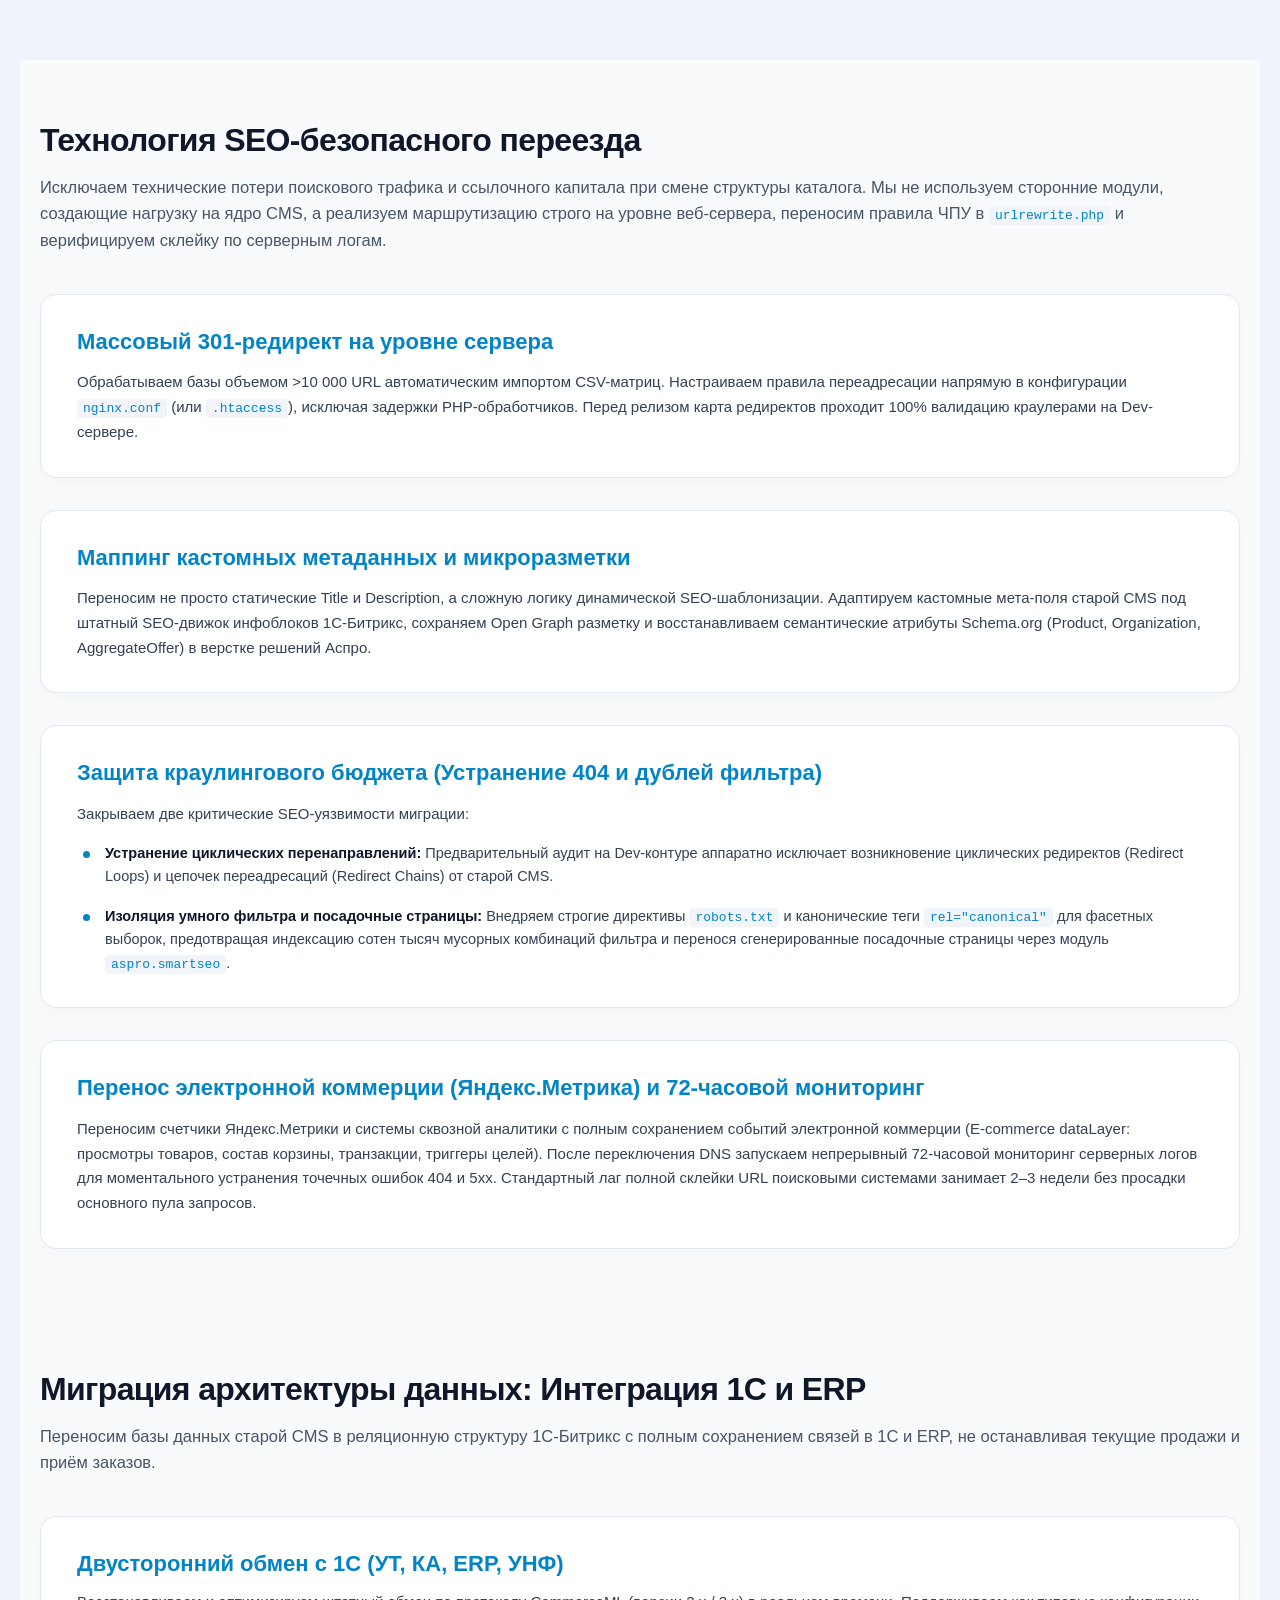
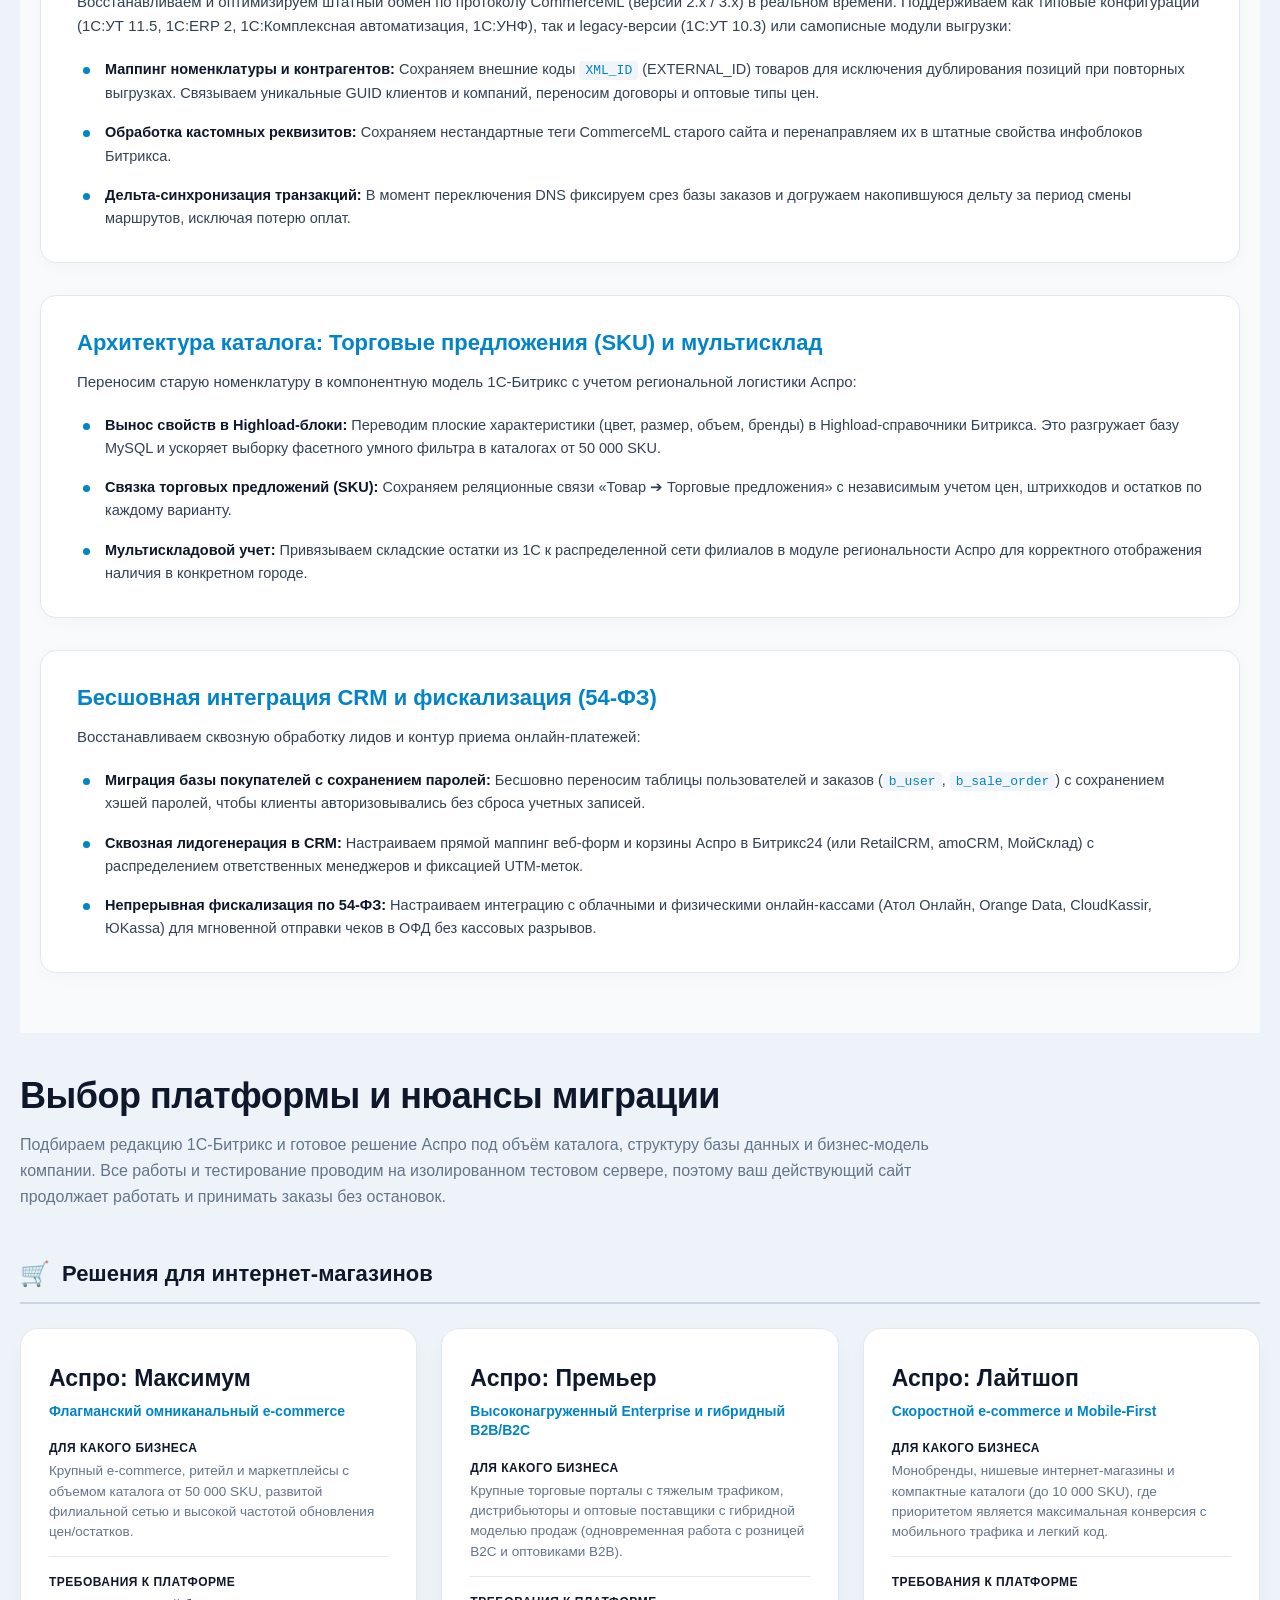
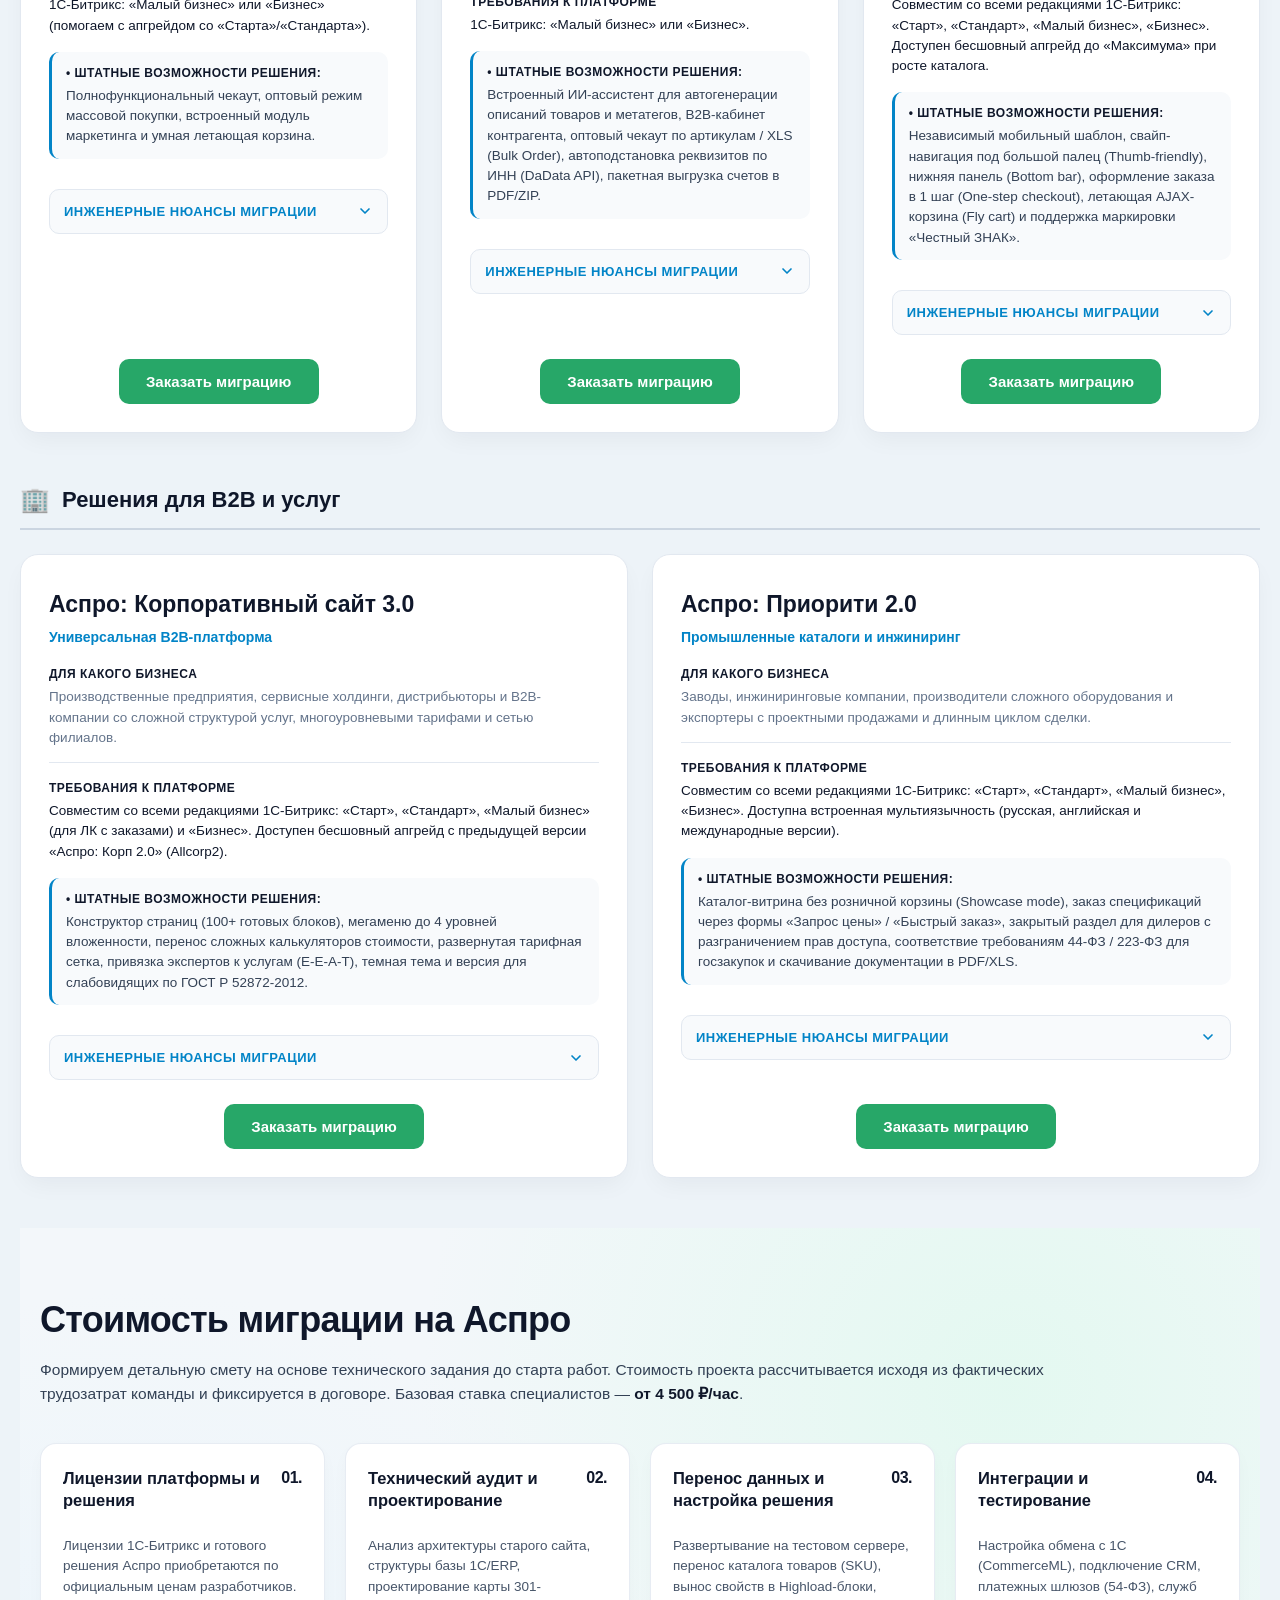
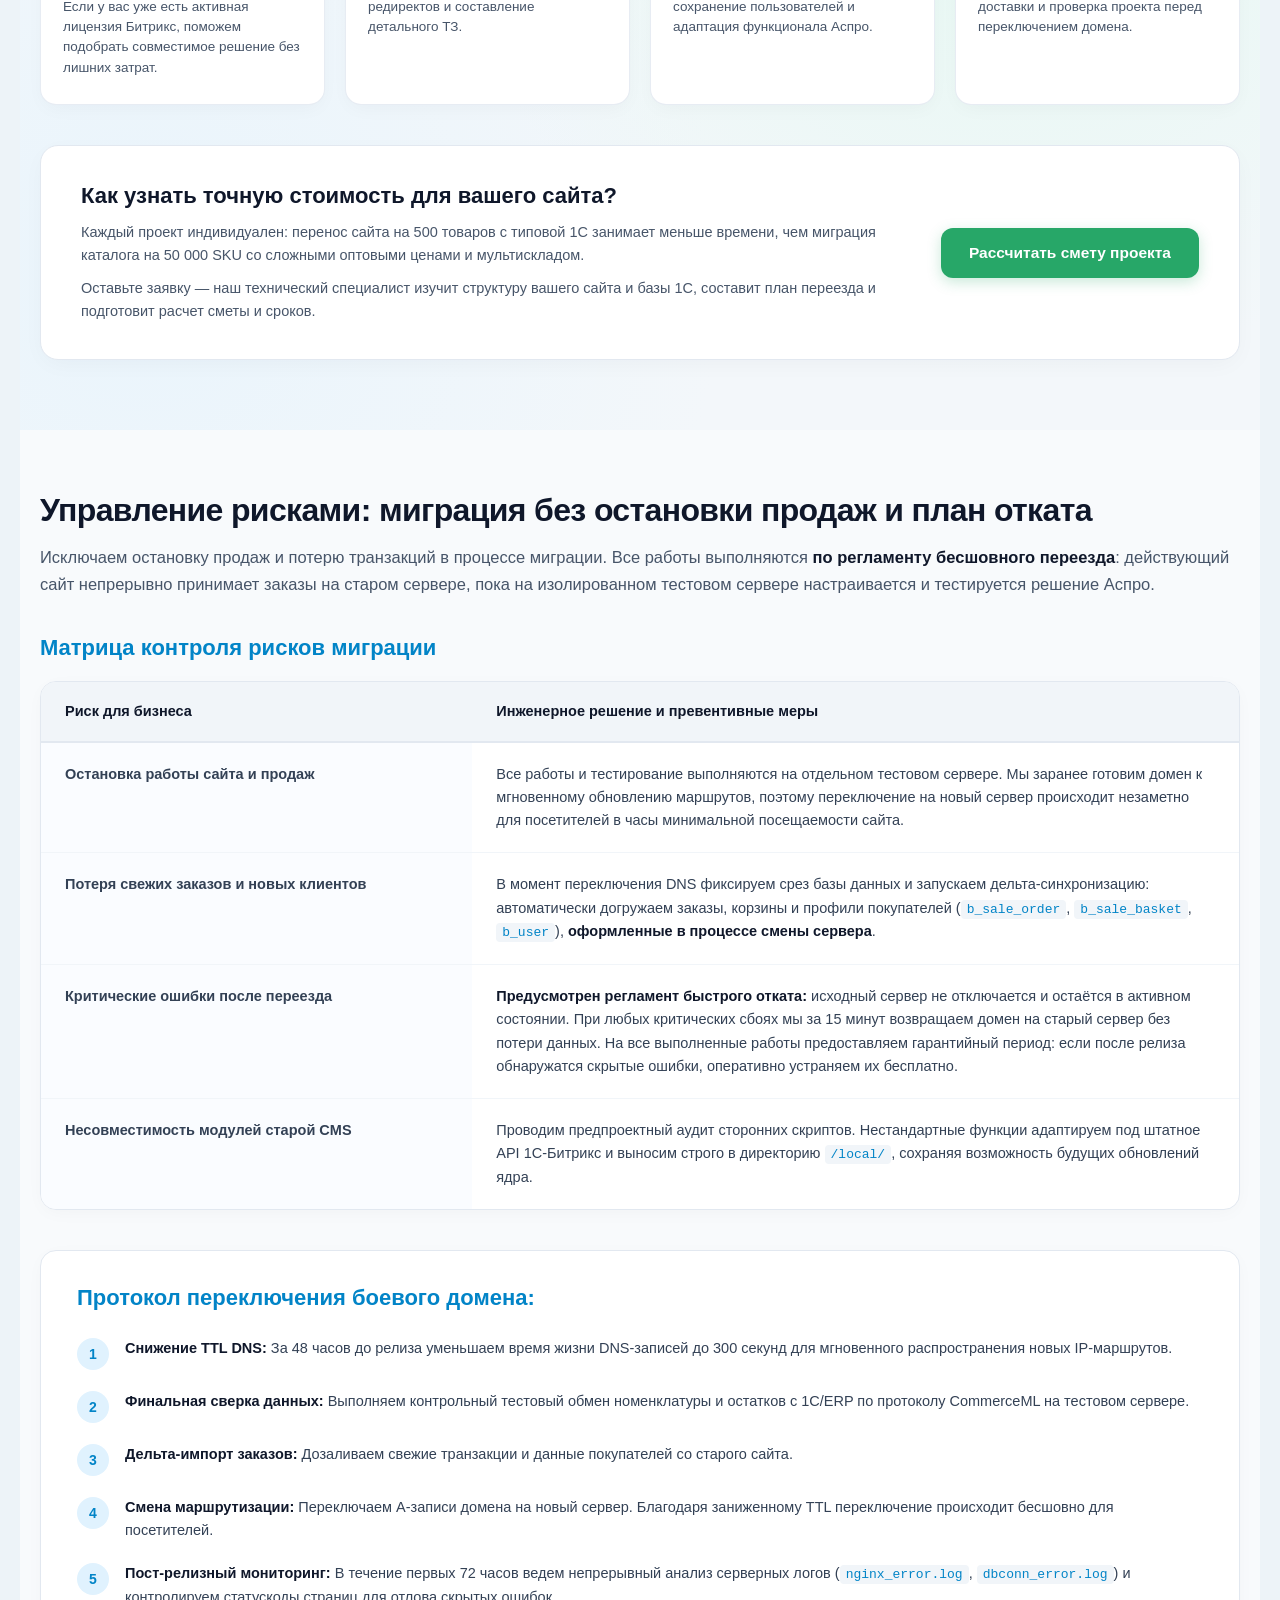
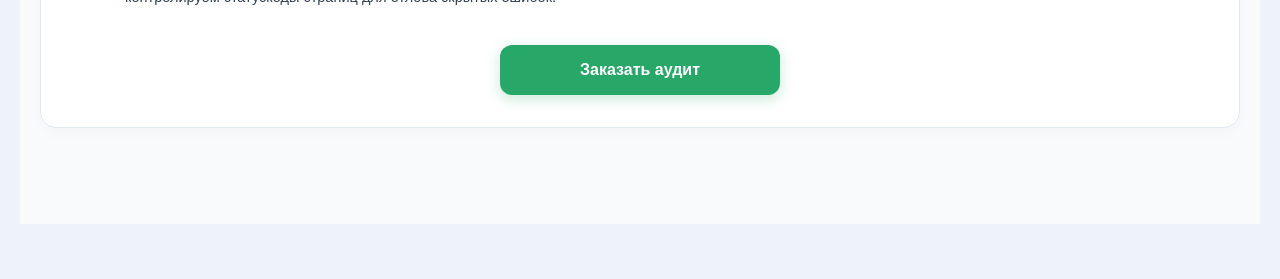
==== aspro-migrations-20082026.html @ 7a6d4a8e "Add files via upload" ====
<!doctype html>
<html lang="ru">
    <head>
        <meta charset="UTF-8" />
        <meta name="viewport" content="width=device-width, initial-scale=1.0" />
        <title>Инженерная матрица решений Аспро</title>

        <!-- Главные стили -->
        <style>
            /* ==========================================================================
       Базовые переменные и стили
       ========================================================================== */
            :root {
                --aspro-bg: #edf3f8;
                --aspro-card-bg: #ffffff;
                --aspro-text-main: #0f172a;
                --aspro-text-muted: #64748b;
                --aspro-primary: #0284c7;
                --aspro-green-btn: #27a768;
                --aspro-green-btn-hover: #21915a;
                --aspro-border: #e2e8f0;
                --aspro-radius-lg: 18px;
                --aspro-radius-md: 10px;
                --aspro-shadow: 0 10px 25px -5px rgba(15, 23, 42, 0.05);
            }

            * {
                box-sizing: border-box;
                margin: 0;
                padding: 0;
            }

            body {
                font-family:
                    -apple-system, BlinkMacSystemFont, "Segoe UI", Roboto,
                    "Helvetica Neue", Arial, sans-serif;
                background-color: var(--aspro-bg);
                color: var(--aspro-text-main);
                padding: 60px 20px;
                line-height: 1.5;
            }
        </style>
    </head>
    <body>
        <!-- SEO-миграция -->
        <section class="seo-migration-section">
            <style>
                /* ==========================================================================
       Базовые стили блока SEO-миграции (Построчный поток)
       ========================================================================== */
                .seo-migration-section {
                    font-family:
                        -apple-system, BlinkMacSystemFont, "Segoe UI", Roboto,
                        "Helvetica Neue", Arial, sans-serif;
                    background-color: #f8fafc;
                    color: #0f172a;
                    padding: 60px 20px;
                    line-height: 1.6;
                    box-sizing: border-box;
                }

                .seo-migration-container {
                    margin: 0 auto;
                    max-width: 1440px;
                }

                /* Заголовок H2 и вводный абзац */
                .seo-migration-header {
                    margin-bottom: 40px;
                }

                .seo-migration-title {
                    font-size: 32px;
                    font-weight: 800;
                    letter-spacing: -0.02em;
                    color: #0f172a;
                    margin: 0 0 14px 0;
                    line-height: 1.25;
                }

                .seo-migration-lead {
                    font-size: 16.5px;
                    color: #475569;
                    margin: 0;
                    line-height: 1.6;
                }

                .seo-migration-lead code,
                .seo-migration-text code,
                .seo-migration-item code {
                    background-color: #f1f5f9;
                    color: #0284c7;
                    padding: 2px 6px;
                    border-radius: 4px;
                    font-size: 13px;
                    font-family: Consolas, Monaco, monospace;
                }

                /* Построчный контейнер для блоков */
                .seo-migration-flow {
                    display: flex;
                    flex-direction: column;
                    gap: 32px;
                }

                /* Отдельный построчный блок */
                .seo-migration-block {
                    background: #ffffff;
                    border: 1px solid #e2e8f0;
                    border-radius: 16px;
                    padding: 32px 36px;
                    box-shadow: 0 4px 20px -4px rgba(15, 23, 42, 0.04);
                    box-sizing: border-box;
                }

                /* Заголовки H3 */
                .seo-migration-subtitle {
                    font-size: 22px;
                    font-weight: 700;
                    color: #0284c7;
                    margin: 0 0 14px 0;
                    line-height: 1.35;
                }

                .seo-migration-text {
                    font-size: 15px;
                    color: #334155;
                    margin: 0;
                    line-height: 1.65;
                }

                .seo-migration-desc {
                    font-size: 15px;
                    color: #334155;
                    margin: 0 0 16px 0;
                }

                /* Построчный маркированный список */
                .seo-migration-list {
                    list-style: none;
                    padding: 0;
                    margin: 0;
                    display: flex;
                    flex-direction: column;
                    gap: 16px;
                }

                .seo-migration-item {
                    position: relative;
                    padding-left: 28px;
                    font-size: 14.5px;
                    color: #334155;
                    line-height: 1.6;
                }

                /* Кастомный маркер пункта */
                .seo-migration-item::before {
                    content: "";
                    position: absolute;
                    left: 6px;
                    top: 9px;
                    width: 7px;
                    height: 7px;
                    border-radius: 50%;
                    background-color: #0284c7;
                }

                .seo-migration-item strong {
                    color: #0f172a;
                    font-weight: 700;
                }

                /* Адаптивность для мобильных экранов */
                @media (max-width: 768px) {
                    .seo-migration-section {
                        padding: 40px 16px;
                    }
                    .seo-migration-title {
                        font-size: 25px;
                    }
                    .seo-migration-subtitle {
                        font-size: 19px;
                    }
                    .seo-migration-block {
                        padding: 24px 20px;
                    }
                }
            </style>

            <div class="seo-migration-container">
                <!-- Шапка раздела -->
                <header class="seo-migration-header">
                    <h2 class="seo-migration-title">
                        Технология SEO-безопасного переезда
                    </h2>
                    <p class="seo-migration-lead">
                        Исключаем технические потери поискового трафика и
                        ссылочного капитала при смене структуры каталога. Мы не
                        используем сторонние модули, создающие нагрузку на ядро
                        CMS, а реализуем маршрутизацию строго на уровне
                        веб-сервера, переносим правила ЧПУ в
                        <code>urlrewrite.php</code> и верифицируем склейку по
                        серверным логам.
                    </p>
                </header>

                <!-- Построчные разделы -->
                <div class="seo-migration-flow">
                    <!-- 1. Массовый 301-редирект -->
                    <article class="seo-migration-block">
                        <h3 class="seo-migration-subtitle">
                            Массовый 301-редирект на уровне сервера
                        </h3>
                        <p class="seo-migration-text">
                            Обрабатываем базы объемом >10 000 URL автоматическим
                            импортом CSV-матриц. Настраиваем правила
                            переадресации напрямую в конфигурации
                            <code>nginx.conf</code> (или
                            <code>.htaccess</code>), исключая задержки
                            PHP-обработчиков. Перед релизом карта редиректов
                            проходит 100% валидацию краулерами на Dev-сервере.
                        </p>
                    </article>

                    <!-- 2. Маппинг кастомных метаданных -->
                    <article class="seo-migration-block">
                        <h3 class="seo-migration-subtitle">
                            Маппинг кастомных метаданных и микроразметки
                        </h3>
                        <p class="seo-migration-text">
                            Переносим не просто статические Title и Description,
                            а сложную логику динамической SEO-шаблонизации.
                            Адаптируем кастомные мета-поля старой CMS под
                            штатный SEO-движок инфоблоков 1С-Битрикс, сохраняем
                            Open Graph разметку и восстанавливаем семантические
                            атрибуты Schema.org (Product, Organization,
                            AggregateOffer) в верстке решений Аспро.
                        </p>
                    </article>

                    <!-- 3. Защита краулингового бюджета -->
                    <article class="seo-migration-block">
                        <h3 class="seo-migration-subtitle">
                            Защита краулингового бюджета (Устранение 404 и
                            дублей фильтра)
                        </h3>
                        <p class="seo-migration-desc">
                            Закрываем две критические SEO-уязвимости миграции:
                        </p>
                        <ul class="seo-migration-list">
                            <li class="seo-migration-item">
                                <strong
                                    >Устранение циклических
                                    перенаправлений:</strong
                                >
                                Предварительный аудит на Dev-контуре аппаратно
                                исключает возникновение циклических редиректов
                                (Redirect Loops) и цепочек переадресаций
                                (Redirect Chains) от старой CMS.
                            </li>
                            <li class="seo-migration-item">
                                <strong
                                    >Изоляция умного фильтра и посадочные
                                    страницы:</strong
                                >
                                Внедряем строгие директивы
                                <code>robots.txt</code> и канонические теги
                                <code>rel="canonical"</code> для фасетных
                                выборок, предотвращая индексацию сотен тысяч
                                мусорных комбинаций фильтра и перенося
                                сгенерированные посадочные страницы через модуль
                                <code>aspro.smartseo</code>.
                            </li>
                        </ul>
                    </article>

                    <!-- 4. Перенос электронной коммерции -->
                    <article class="seo-migration-block">
                        <h3 class="seo-migration-subtitle">
                            Перенос электронной коммерции (Яндекс.Метрика) и
                            72-часовой мониторинг
                        </h3>
                        <p class="seo-migration-text">
                            Переносим счетчики Яндекс.Метрики и системы сквозной
                            аналитики с полным сохранением событий электронной
                            коммерции (E-commerce dataLayer: просмотры товаров,
                            состав корзины, транзакции, триггеры целей). После
                            переключения DNS запускаем непрерывный 72-часовой
                            мониторинг серверных логов для моментального
                            устранения точечных ошибок 404 и 5xx. Стандартный
                            лаг полной склейки URL поисковыми системами занимает
                            2–3 недели без просадки основного пула запросов.
                        </p>
                    </article>
                </div>
            </div>
        </section>

        <!-- Блок миграции данных -->
        <section class="data-migration-section">
            <style>
                /* ==========================================================================
       Базовые стили блока миграции данных (Построчный поток)
       ========================================================================== */
                .data-migration-section {
                    font-family:
                        -apple-system, BlinkMacSystemFont, "Segoe UI", Roboto,
                        "Helvetica Neue", Arial, sans-serif;
                    background-color: #f8fafc;
                    color: #0f172a;
                    padding: 60px 20px;
                    line-height: 1.6;
                    box-sizing: border-box;

                    margin-bottom: 40px;
                }

                .data-migration-container {
                    margin: 0 auto;
                    max-width: 1440px;
                }

                /* Заголовок H2 и вводный абзац */
                .data-migration-header {
                    margin-bottom: 40px;
                }

                .data-migration-title {
                    font-size: 32px;
                    font-weight: 800;
                    letter-spacing: -0.02em;
                    color: #0f172a;
                    margin: 0 0 14px 0;
                    line-height: 1.25;
                }

                .data-migration-lead {
                    font-size: 16.5px;
                    color: #475569;
                    margin: 0;
                    line-height: 1.6;
                }

                /* Построчный контейнер для смысловых блоков */
                .data-migration-flow {
                    display: flex;
                    flex-direction: column;
                    gap: 32px;
                }

                /* Отдельный построчный блок */
                .data-migration-block {
                    background: #ffffff;
                    border: 1px solid #e2e8f0;
                    border-radius: 16px;
                    padding: 32px 36px;
                    box-shadow: 0 4px 20px -4px rgba(15, 23, 42, 0.04);
                    box-sizing: border-box;
                }

                /* Заголовки H3 */
                .data-migration-subtitle {
                    font-size: 22px;
                    font-weight: 700;
                    color: #0284c7;
                    margin: 0 0 12px 0;
                    line-height: 1.35;
                    display: flex;
                    align-items: center;
                    gap: 10px;
                }

                .data-migration-desc {
                    font-size: 15px;
                    color: #334155;
                    margin: 0 0 20px 0;
                }

                /* Построчный маркированный список */
                .data-migration-list {
                    list-style: none;
                    padding: 0;
                    margin: 0;
                    display: flex;
                    flex-direction: column;
                    gap: 16px;
                }

                .data-migration-item {
                    position: relative;
                    padding-left: 28px;
                    font-size: 14.5px;
                    color: #334155;
                    line-height: 1.6;
                }

                /* Кастомный маркер пункта */
                .data-migration-item::before {
                    content: "";
                    position: absolute;
                    left: 6px;
                    top: 9px;
                    width: 7px;
                    height: 7px;
                    border-radius: 50%;
                    background-color: #0284c7;
                }

                .data-migration-item strong {
                    color: #0f172a;
                    font-weight: 700;
                }

                .data-migration-item code {
                    background-color: #f1f5f9;
                    color: #0284c7;
                    padding: 2px 6px;
                    border-radius: 4px;
                    font-size: 13px;
                    font-family: Consolas, Monaco, monospace;
                }

                /* Адаптивность для мобильных экранов */
                @media (max-width: 768px) {
                    .data-migration-section {
                        padding: 40px 16px;
                    }
                    .data-migration-title {
                        font-size: 25px;
                    }
                    .data-migration-subtitle {
                        font-size: 19px;
                    }
                    .data-migration-block {
                        padding: 24px 20px;
                    }
                }
            </style>

            <div class="data-migration-container">
                <!-- Шапка раздела -->
                <header class="data-migration-header">
                    <h2 class="data-migration-title">
                        Миграция архитектуры данных: Интеграция 1С и ERP
                    </h2>
                    <p class="data-migration-lead">
                        Переносим базы данных старой CMS в реляционную структуру
                        1С-Битрикс с полным сохранением связей в 1С и ERP, не
                        останавливая текущие продажи и приём заказов.
                    </p>
                </header>

                <!-- Построчные разделы -->
                <div class="data-migration-flow">
                    <!-- 1. Двусторонний обмен с 1С -->
                    <article class="data-migration-block">
                        <h3 class="data-migration-subtitle">
                            Двусторонний обмен с 1С (УТ, КА, ERP, УНФ)
                        </h3>
                        <p class="data-migration-desc">
                            Восстанавливаем и оптимизируем штатный обмен по
                            протоколу CommerceML (версии 2.x / 3.x) в реальном
                            времени. Поддерживаем как типовые конфигурации
                            (1С:УТ 11.5, 1С:ERP 2, 1С:Комплексная автоматизация,
                            1С:УНФ), так и legacy-версии (1С:УТ 10.3) или
                            самописные модули выгрузки:
                        </p>
                        <ul class="data-migration-list">
                            <li class="data-migration-item">
                                <strong
                                    >Маппинг номенклатуры и
                                    контрагентов:</strong
                                >
                                Сохраняем внешние коды
                                <code>XML_ID</code> (EXTERNAL_ID) товаров для
                                исключения дублирования позиций при повторных
                                выгрузках. Связываем уникальные GUID клиентов и
                                компаний, переносим договоры и оптовые типы цен.
                            </li>
                            <li class="data-migration-item">
                                <strong>Обработка кастомных реквизитов:</strong>
                                Сохраняем нестандартные теги CommerceML старого
                                сайта и перенаправляем их в штатные свойства
                                инфоблоков Битрикса.
                            </li>
                            <li class="data-migration-item">
                                <strong
                                    >Дельта-синхронизация транзакций:</strong
                                >
                                В момент переключения DNS фиксируем срез базы
                                заказов и догружаем накопившуюся дельту за
                                период смены маршрутов, исключая потерю оплат.
                            </li>
                        </ul>
                    </article>

                    <!-- 2. Архитектура каталога -->
                    <article class="data-migration-block">
                        <h3 class="data-migration-subtitle">
                            Архитектура каталога: Торговые предложения (SKU) и
                            мультисклад
                        </h3>
                        <p class="data-migration-desc">
                            Переносим старую номенклатуру в компонентную модель
                            1С-Битрикс с учетом региональной логистики Аспро:
                        </p>
                        <ul class="data-migration-list">
                            <li class="data-migration-item">
                                <strong>Вынос свойств в Highload-блоки:</strong>
                                Переводим плоские характеристики (цвет, размер,
                                объем, бренды) в Highload-справочники Битрикса.
                                Это разгружает базу MySQL и ускоряет выборку
                                фасетного умного фильтра в каталогах от 50 000
                                SKU.
                            </li>
                            <li class="data-migration-item">
                                <strong
                                    >Связка торговых предложений (SKU):</strong
                                >
                                Сохраняем реляционные связи «Товар ➔ Торговые
                                предложения» с независимым учетом цен,
                                штрихкодов и остатков по каждому варианту.
                            </li>
                            <li class="data-migration-item">
                                <strong>Мультискладовой учет:</strong>
                                Привязываем складские остатки из 1С к
                                распределенной сети филиалов в модуле
                                региональности Аспро для корректного отображения
                                наличия в конкретном городе.
                            </li>
                        </ul>
                    </article>

                    <!-- 3. Бесшовная интеграция CRM и фискализация -->
                    <article class="data-migration-block">
                        <h3 class="data-migration-subtitle">
                            Бесшовная интеграция CRM и фискализация (54-ФЗ)
                        </h3>
                        <p class="data-migration-desc">
                            Восстанавливаем сквозную обработку лидов и контур
                            приема онлайн-платежей:
                        </p>
                        <ul class="data-migration-list">
                            <li class="data-migration-item">
                                <strong
                                    >Миграция базы покупателей с сохранением
                                    паролей:</strong
                                >
                                Бесшовно переносим таблицы пользователей и
                                заказов (<code>b_user</code>,
                                <code>b_sale_order</code>) с сохранением хэшей
                                паролей, чтобы клиенты авторизовывались без
                                сброса учетных записей.
                            </li>
                            <li class="data-migration-item">
                                <strong>Сквозная лидогенерация в CRM:</strong>
                                Настраиваем прямой маппинг веб-форм и корзины
                                Аспро в Битрикс24 (или RetailCRM, amoCRM,
                                МойСклад) с распределением ответственных
                                менеджеров и фиксацией UTM-меток.
                            </li>
                            <li class="data-migration-item">
                                <strong
                                    >Непрерывная фискализация по 54-ФЗ:</strong
                                >
                                Настраиваем интеграцию с облачными и физическими
                                онлайн-кассами (Атол Онлайн, Orange Data,
                                CloudKassir, ЮKassa) для мгновенной отправки
                                чеков в ОФД без кассовых разрывов.
                            </li>
                        </ul>
                    </article>
                </div>
            </div>
        </section>

        <!-- SVG спрайт двойной галочки для блока матрицы -->
        <svg style="display: none">
            <symbol
                id="double-check"
                viewBox="0 0 20 14"
                fill="none"
                xmlns="http://www.w3.org/2000/svg">
                <path
                    d="M1.5 7.5L5.5 11.5L14.5 2.5"
                    stroke="#27a768"
                    stroke-width="2.2"
                    stroke-linecap="round"
                    stroke-linejoin="round" />
                <path
                    d="M6.5 7.5L10.5 11.5L18.5 2.5"
                    stroke="#27a768"
                    stroke-width="2.2"
                    stroke-linecap="round"
                    stroke-linejoin="round" />
            </symbol>
        </svg>

        <!-- Стили для решений миграции -->
        <style>
            .aspro-matrix {
                max-width: 1440px;
                margin: 0 auto;
            }

            /* ==========================================================================
       Главная шапка блока
       ========================================================================== */
            .aspro-matrix__header {
                margin-bottom: 48px;
                text-align: left;
                max-width: 950px;
            }

            .aspro-matrix__title {
                font-size: 36px;
                font-weight: 800;
                letter-spacing: -0.5px;
                margin-bottom: 14px;
                line-height: 1.25;
                color: var(--aspro-text-main);
            }

            .aspro-matrix__lead {
                font-size: 16px;
                color: var(--aspro-text-muted);
                line-height: 1.6;
            }

            /* ==========================================================================
       Разделители рядов (Категории)
       ========================================================================== */
            .aspro-row-section {
                margin-bottom: 50px;
            }

            .aspro-row-title {
                display: flex;
                align-items: center;
                gap: 12px;
                font-size: 22px;
                font-weight: 800;
                color: var(--aspro-text-main);
                margin-bottom: 24px;
                padding-bottom: 12px;
                border-bottom: 2px solid #cbd5e1;
            }

            .aspro-row-title__icon {
                font-size: 24px;
                line-height: 1;
            }

            /* ==========================================================================
       Сетки рядов: 3 карточки и 2 карточки
       ========================================================================== */
            .aspro-grid-3 {
                display: grid;
                grid-template-columns: repeat(3, 1fr);
                gap: 24px;
                align-items: stretch;
            }

            .aspro-grid-2 {
                display: grid;
                grid-template-columns: repeat(2, 1fr);
                gap: 24px;
                align-items: stretch;
            }

            /* ==========================================================================
       Карточка решения
       ========================================================================== */
            .aspro-card {
                background: var(--aspro-card-bg);
                border-radius: var(--aspro-radius-lg);
                padding: 32px 28px 28px;
                display: flex;
                flex-direction: column;
                box-shadow: var(--aspro-shadow);
                border: 1px solid var(--aspro-border);
                transition:
                    transform 0.25s ease,
                    box-shadow 0.25s ease,
                    border-color 0.25s ease;
            }

            .aspro-card:hover {
                transform: translateY(-4px);
                box-shadow: 0 20px 35px -10px rgba(15, 23, 42, 0.1);
                border-color: #cbd5e1;
            }

            .aspro-card__header {
                margin-bottom: 18px;
            }

            .aspro-card__title {
                font-size: 23px;
                font-weight: 800;
                margin-bottom: 6px;
                color: var(--aspro-text-main);
            }

            .aspro-card__subtitle {
                font-size: 14px;
                color: var(--aspro-primary);
                font-weight: 600;
                line-height: 1.4;
            }

            /* Секции внутри карточки */
            .aspro-card__section {
                margin-bottom: 16px;
                font-size: 13.5px;
                line-height: 1.5;
            }

            .aspro-card__section--audience {
                color: var(--aspro-text-muted);
                padding-bottom: 14px;
                border-bottom: 1px solid var(--aspro-border);
            }

            .aspro-card__section--capabilities {
                background-color: #f8fafc;
                padding: 12px 14px;
                border-radius: var(--aspro-radius-md);
                border-left: 3px solid var(--aspro-primary);
                color: #334155;
            }

            .aspro-card__section-label {
                display: block;
                font-weight: 700;
                color: var(--aspro-text-main);
                margin-bottom: 4px;
                font-size: 12px;
                text-transform: uppercase;
                letter-spacing: 0.5px;
            }

            /* ==========================================================================
       Аккордеон для инженерных нюансов миграции
       ========================================================================== */
            .aspro-card__accordion {
                margin-top: 14px;
                margin-bottom: 24px;
                border: 1px solid var(--aspro-border);
                border-radius: var(--aspro-radius-md);
                background-color: #f8fafc;
                overflow: hidden;
                transition: all 0.2s ease;
            }

            .aspro-card__accordion[open] {
                border-color: #cbd5e1;
                background-color: #ffffff;
            }

            .aspro-card__accordion-summary {
                padding: 12px 14px;
                font-size: 13px;
                font-weight: 700;
                color: var(--aspro-primary);
                cursor: pointer;
                list-style: none;
                display: flex;
                align-items: center;
                justify-content: space-between;
                user-select: none;
                text-transform: uppercase;
                letter-spacing: 0.5px;
            }

            .aspro-card__accordion-summary::-webkit-details-marker {
                display: none;
            }

            .aspro-card__accordion-arrow {
                width: 16px;
                height: 16px;
                transition: transform 0.2s ease;
                stroke: var(--aspro-primary);
                flex-shrink: 0;
            }

            .aspro-card__accordion[open] .aspro-card__accordion-arrow {
                transform: rotate(180deg);
            }

            .aspro-card__accordion-body {
                padding: 12px 14px 16px;
                border-top: 1px solid var(--aspro-border);
            }

            .aspro-card__features {
                list-style: none;
                display: flex;
                flex-direction: column;
                gap: 12px;
            }

            .aspro-card__feature {
                display: flex;
                align-items: flex-start;
                gap: 10px;
                font-size: 13.5px;
                color: #334155;
                line-height: 1.45;
            }

            .aspro-card__feature-icon {
                flex-shrink: 0;
                margin-top: 2px;
            }

            .aspro-card__feature code {
                background: #f1f5f9;
                padding: 2px 5px;
                border-radius: 4px;
                font-size: 12px;
                font-family: Consolas, Monaco, monospace;
                color: #0f172a;
            }

            /* ==========================================================================
       Центрирование и стилизация кнопки
       ========================================================================== */
            .aspro-card__action {
                display: flex;
                justify-content: center;
                align-items: center;
                width: 100%;
                margin-top: auto;
            }

            .aspro-card__btn {
                display: inline-flex;
                justify-content: center;
                align-items: center;
                width: 100%;
                max-width: 200px;
                background-color: var(--aspro-green-btn);
                color: #ffffff;
                text-align: center;
                padding: 14px 24px;
                border-radius: var(--aspro-radius-md);
                font-size: 15px;
                font-weight: 700;
                text-decoration: none;
                border: none;
                cursor: pointer;
                box-sizing: border-box;
                transition:
                    background-color 0.2s ease,
                    transform 0.1s ease;
            }

            .aspro-card__btn:hover {
                background-color: var(--aspro-green-btn-hover);
            }

            .aspro-card__btn:active {
                transform: scale(0.98);
            }

            /* ==========================================================================
       Адаптивность
       ========================================================================== */
            @media (max-width: 1200px) {
                .aspro-grid-3 {
                    grid-template-columns: repeat(2, 1fr);
                }
            }

            @media (max-width: 900px) {
                .aspro-matrix__title {
                    font-size: 28px;
                }
                .aspro-grid-3,
                .aspro-grid-2 {
                    grid-template-columns: 1fr;
                }
            }
        </style>

        <!-- Блок выбора решений миграции -->
        <section class="aspro-matrix">
            <!-- Главная шапка блока -->
            <header class="aspro-matrix__header">
                <h2 class="aspro-matrix__title">
                    Выбор платформы и нюансы миграции
                </h2>
                <p class="aspro-matrix__lead">
                    Подбираем редакцию 1С-Битрикс и готовое решение Аспро под
                    объём каталога, структуру базы данных и бизнес-модель
                    компании. Все работы и тестирование проводим на
                    изолированном тестовом сервере, поэтому ваш действующий сайт
                    продолжает работать и принимать заказы без остановок.
                </p>
            </header>

            <!-- РЯД 1: Решения для интернет-магазинов (3 карточки) -->
            <div class="aspro-row-section">
                <h3 class="aspro-row-title">
                    <span class="aspro-row-title__icon">🛒</span>
                    Решения для интернет-магазинов
                </h3>

                <div class="aspro-grid-3">
                    <!-- Карточка 1: Аспро: Максимум -->
                    <article class="aspro-card">
                        <div class="aspro-card__header">
                            <h4 class="aspro-card__title">Аспро: Максимум</h4>
                            <div class="aspro-card__subtitle">
                                Флагманский омниканальный e-commerce
                            </div>
                        </div>

                        <div
                            class="aspro-card__section aspro-card__section--audience">
                            <span class="aspro-card__section-label"
                                >Для какого бизнеса</span
                            >
                            Крупный e-commerce, ритейл и маркетплейсы с объемом
                            каталога от 50 000 SKU, развитой филиальной сетью и
                            высокой частотой обновления цен/остатков.
                        </div>

                        <div
                            class="aspro-card__section aspro-card__section--requirements">
                            <span class="aspro-card__section-label"
                                >Требования к платформе</span
                            >
                            1С-Битрикс: «Малый бизнес» или «Бизнес» (помогаем с
                            апгрейдом со «Старта»/«Стандарта»).
                        </div>

                        <div
                            class="aspro-card__section aspro-card__section--capabilities">
                            <span class="aspro-card__section-label"
                                >• Штатные возможности решения:</span
                            >
                            Полнофункциональный чекаут, оптовый режим массовой
                            покупки, встроенный модуль маркетинга и умная
                            летающая корзина.
                        </div>

                        <!-- Аккордеон нюансов миграции для карточки «Аспро: Максимум» -->
                        <details class="aspro-card__accordion">
                            <summary class="aspro-card__accordion-summary">
                                <span>Инженерные нюансы миграции</span>
                                <svg
                                    class="aspro-card__accordion-arrow"
                                    viewBox="0 0 24 24"
                                    fill="none"
                                    stroke-width="2.5"
                                    stroke-linecap="round"
                                    stroke-linejoin="round">
                                    <polyline
                                        points="6 9 12 15 18 9"></polyline>
                                </svg>
                            </summary>
                            <div class="aspro-card__accordion-body">
                                <ul class="aspro-card__features">
                                    <li class="aspro-card__feature">
                                        <svg
                                            class="aspro-card__feature-icon"
                                            width="18"
                                            height="13">
                                            <use href="#double-check" />
                                        </svg>
                                        <span
                                            ><strong
                                                >Справочники в
                                                Highload-блоках:</strong
                                            >
                                            Переносим характеристики (цвета,
                                            бренды <code>PROPERTY_BRAND</code>,
                                            размеры) из EAV-таблиц в
                                            Highload-справочники Битрикса для
                                            разгрузки MySQL и ускорения
                                            фасетного фильтра.</span
                                        >
                                    </li>
                                    <li class="aspro-card__feature">
                                        <svg
                                            class="aspro-card__feature-icon"
                                            width="18"
                                            height="13">
                                            <use href="#double-check" />
                                        </svg>
                                        <span
                                            ><strong
                                                >Сохранение пользователей и
                                                заказов:</strong
                                            >
                                            Бесшовно экспортируем таблицы
                                            <code>b_user</code> и
                                            <code>b_sale_order</code> с
                                            сохранением хэшей паролей (bcrypt),
                                            исключая сброс клиентских учетных
                                            записей.</span
                                        >
                                    </li>
                                    <li class="aspro-card__feature">
                                        <svg
                                            class="aspro-card__feature-icon"
                                            width="18"
                                            height="13">
                                            <use href="#double-check" />
                                        </svg>
                                        <span
                                            ><strong
                                                >SEO-посадочные
                                                страницы:</strong
                                            >
                                            Настраиваем модуль
                                            <code>aspro.smartseo</code> для
                                            автогенерации статических URL и
                                            метатегов под комбинации
                                            фильтра.</span
                                        >
                                    </li>
                                    <li class="aspro-card__feature">
                                        <svg
                                            class="aspro-card__feature-icon"
                                            width="18"
                                            height="13">
                                            <use href="#double-check" />
                                        </svg>
                                        <span
                                            ><strong>Кастомизация ядра:</strong>
                                            Все доработки выносим строго в
                                            директорию <code>/local/</code>,
                                            сохраняя возможность штатных
                                            обновлений через SiteUpdate.</span
                                        >
                                    </li>
                                </ul>
                            </div>
                        </details>

                        <div class="aspro-card__action">
                            <button class="aspro-card__btn">
                                Заказать миграцию
                            </button>
                        </div>
                    </article>

                    <!-- Карточка 2: Аспро: Премьер -->
                    <article class="aspro-card">
                        <div class="aspro-card__header">
                            <h4 class="aspro-card__title">Аспро: Премьер</h4>
                            <div class="aspro-card__subtitle">
                                Высоконагруженный Enterprise и гибридный B2B/B2C
                            </div>
                        </div>

                        <div
                            class="aspro-card__section aspro-card__section--audience">
                            <span class="aspro-card__section-label"
                                >Для какого бизнеса</span
                            >
                            Крупные торговые порталы с тяжелым трафиком,
                            дистрибьюторы и оптовые поставщики с гибридной
                            моделью продаж (одновременная работа с розницей B2C
                            и оптовиками B2B).
                        </div>

                        <div
                            class="aspro-card__section aspro-card__section--requirements">
                            <span class="aspro-card__section-label"
                                >Требования к платформе</span
                            >
                            1С-Битрикс: «Малый бизнес» или «Бизнес».
                        </div>

                        <div
                            class="aspro-card__section aspro-card__section--capabilities">
                            <span class="aspro-card__section-label"
                                >• Штатные возможности решения:</span
                            >
                            Встроенный ИИ-ассистент для автогенерации описаний
                            товаров и метатегов, B2B-кабинет контрагента,
                            оптовый чекаут по артикулам / XLS (Bulk Order),
                            автоподстановка реквизитов по ИНН (DaData API),
                            пакетная выгрузка счетов в PDF/ZIP.
                        </div>

                        <!-- Аккордеон нюансов миграции -->
                        <details class="aspro-card__accordion">
                            <summary class="aspro-card__accordion-summary">
                                <span>Инженерные нюансы миграции</span>
                                <svg
                                    class="aspro-card__accordion-arrow"
                                    viewBox="0 0 24 24"
                                    fill="none"
                                    stroke-width="2.5"
                                    stroke-linecap="round"
                                    stroke-linejoin="round">
                                    <polyline
                                        points="6 9 12 15 18 9"></polyline>
                                </svg>
                            </summary>
                            <div class="aspro-card__accordion-body">
                                <ul class="aspro-card__features">
                                    <li class="aspro-card__feature">
                                        <svg
                                            class="aspro-card__feature-icon"
                                            width="18"
                                            height="13">
                                            <use href="#double-check" />
                                        </svg>
                                        <span
                                            ><strong
                                                >Высоконагруженная
                                                инфраструктура:</strong
                                            >
                                            Настраиваем хранение сессий
                                            пользователей в Redis, сжатие Brotli
                                            в Nginx и тюнинг
                                            <code>innodb_buffer_pool_size</code>
                                            для стабильной работы под пиковыми
                                            нагрузками.</span
                                        >
                                    </li>
                                    <li class="aspro-card__feature">
                                        <svg
                                            class="aspro-card__feature-icon"
                                            width="18"
                                            height="13">
                                            <use href="#double-check" />
                                        </svg>
                                        <span
                                            ><strong
                                                >Мультирегиональность на
                                                поддоменах:</strong
                                            >
                                            Проектируем изолированную
                                            маршрутизацию 301-редиректов под
                                            каждый город с поддержкой Wildcard
                                            SSL-сертификатов и динамических карт
                                            Sitemap.</span
                                        >
                                    </li>
                                    <li class="aspro-card__feature">
                                        <svg
                                            class="aspro-card__feature-icon"
                                            width="18"
                                            height="13">
                                            <use href="#double-check" />
                                        </svg>
                                        <span
                                            ><strong
                                                >Миграция B2B-пользователей без
                                                сброса паролей:</strong
                                            >
                                            Переносим таблицы
                                            <code>b_user</code> и
                                            <code>b_sale_order</code> с
                                            сохранением хэшей паролей,
                                            пользовательских полей
                                            <code>UF_*</code> и персональных
                                            колонок цен из 1С.</span
                                        >
                                    </li>
                                    <li class="aspro-card__feature">
                                        <svg
                                            class="aspro-card__feature-icon"
                                            width="18"
                                            height="13">
                                            <use href="#double-check" />
                                        </svg>
                                        <span
                                            ><strong
                                                >Безопасность данных:</strong
                                            >
                                            Настраиваем модуль «Проактивная
                                            защита» (WAF), двухфакторную
                                            аутентификацию (2FA) для
                                            администраторов и защиту форм через
                                            Google reCAPTCHA v3.</span
                                        >
                                    </li>
                                </ul>
                            </div>
                        </details>

                        <div class="aspro-card__action">
                            <button class="aspro-card__btn">
                                Заказать миграцию
                            </button>
                        </div>
                    </article>

                    <!-- Карточка 3: Аспро: Лайтшоп -->
                    <article class="aspro-card">
                        <div class="aspro-card__header">
                            <h4 class="aspro-card__title">Аспро: Лайтшоп</h4>
                            <div class="aspro-card__subtitle">
                                Скоростной e-commerce и Mobile-First
                            </div>
                        </div>

                        <div
                            class="aspro-card__section aspro-card__section--audience">
                            <span class="aspro-card__section-label"
                                >Для какого бизнеса</span
                            >
                            Монобренды, нишевые интернет-магазины и компактные
                            каталоги (до 10 000 SKU), где приоритетом является
                            максимальная конверсия с мобильного трафика и легкий
                            код.
                        </div>

                        <div
                            class="aspro-card__section aspro-card__section--requirements">
                            <span class="aspro-card__section-label"
                                >Требования к платформе</span
                            >
                            Совместим со всеми редакциями 1С-Битрикс: «Старт»,
                            «Стандарт», «Малый бизнес», «Бизнес». Доступен
                            бесшовный апгрейд до «Максимума» при росте каталога.
                        </div>

                        <div
                            class="aspro-card__section aspro-card__section--capabilities">
                            <span class="aspro-card__section-label"
                                >• Штатные возможности решения:</span
                            >
                            Независимый мобильный шаблон, свайп-навигация под
                            большой палец (Thumb-friendly), нижняя панель
                            (Bottom bar), оформление заказа в 1 шаг (One-step
                            checkout), летающая AJAX-корзина (Fly cart) и
                            поддержка маркировки «Честный ЗНАК».
                        </div>

                        <!-- Аккордеон нюансов миграции -->
                        <details class="aspro-card__accordion">
                            <summary class="aspro-card__accordion-summary">
                                <span>Инженерные нюансы миграции</span>
                                <svg
                                    class="aspro-card__accordion-arrow"
                                    viewBox="0 0 24 24"
                                    fill="none"
                                    stroke-width="2.5"
                                    stroke-linecap="round"
                                    stroke-linejoin="round">
                                    <polyline
                                        points="6 9 12 15 18 9"></polyline>
                                </svg>
                            </summary>
                            <div class="aspro-card__accordion-body">
                                <ul class="aspro-card__features">
                                    <li class="aspro-card__feature">
                                        <svg
                                            class="aspro-card__feature-icon"
                                            width="18"
                                            height="13">
                                            <use href="#double-check" />
                                        </svg>
                                        <span
                                            ><strong
                                                >Очистка структуры базы
                                                данных:</strong
                                            >
                                            При миграции с тяжелых CMS удаляем
                                            избыточные реляционные таблицы,
                                            вычищаем системные таблицы
                                            <code>b_xml_tree</code> и
                                            <code>b_file</code>, минимизируя
                                            нагрузку на сервер.</span
                                        >
                                    </li>
                                    <li class="aspro-card__feature">
                                        <svg
                                            class="aspro-card__feature-icon"
                                            width="18"
                                            height="13">
                                            <use href="#double-check" />
                                        </svg>
                                        <span
                                            ><strong
                                                >Оптимизация Core Web
                                                Vitals:</strong
                                            >
                                            Максимизируем скорость рендеринга и
                                            отклика интерфейса (LCP, INP, CLS)
                                            за счет конвертации графики в
                                            WebP/AVIF, асинхронного подключения
                                            скриптов (Defer) и облегченного CSS.
                                        </span>
                                    </li>
                                    <li class="aspro-card__feature">
                                        <svg
                                            class="aspro-card__feature-icon"
                                            width="18"
                                            height="13">
                                            <use href="#double-check" />
                                        </svg>
                                        <span
                                            ><strong
                                                >Интеграция с
                                                маркетплейсами:</strong
                                            >
                                            Сохраняем и настраиваем прямые
                                            коннекторы синхронизации цен и
                                            складских остатков с Wildberries,
                                            Ozon и Яндекс.Маркетом.</span
                                        >
                                    </li>
                                </ul>
                            </div>
                        </details>

                        <div class="aspro-card__action">
                            <button class="aspro-card__btn">
                                Заказать миграцию
                            </button>
                        </div>
                    </article>
                </div>
            </div>

            <!-- РЯД 2: Решения для B2B и услуг (2 карточки) -->
            <div class="aspro-row-section">
                <h3 class="aspro-row-title">
                    <span class="aspro-row-title__icon">🏢</span>
                    Решения для B2B и услуг
                </h3>

                <div class="aspro-grid-2">
                    <!-- Карточка 4: Аспро: Корпоративный сайт 3.0 -->
                    <article class="aspro-card">
                        <div class="aspro-card__header">
                            <h4 class="aspro-card__title">
                                Аспро: Корпоративный сайт 3.0
                            </h4>
                            <div class="aspro-card__subtitle">
                                Универсальная B2B-платформа
                            </div>
                        </div>

                        <div
                            class="aspro-card__section aspro-card__section--audience">
                            <span class="aspro-card__section-label"
                                >Для какого бизнеса</span
                            >
                            Производственные предприятия, сервисные холдинги,
                            дистрибьюторы и B2B-компании со сложной структурой
                            услуг, многоуровневыми тарифами и сетью филиалов.
                        </div>

                        <div
                            class="aspro-card__section aspro-card__section--requirements">
                            <span class="aspro-card__section-label"
                                >Требования к платформе</span
                            >
                            Совместим со всеми редакциями 1С-Битрикс: «Старт»,
                            «Стандарт», «Малый бизнес» (для ЛК с заказами) и
                            «Бизнес». Доступен бесшовный апгрейд с предыдущей
                            версии «Аспро: Корп 2.0» (Allcorp2).
                        </div>

                        <div
                            class="aspro-card__section aspro-card__section--capabilities">
                            <span class="aspro-card__section-label"
                                >• Штатные возможности решения:</span
                            >
                            Конструктор страниц (100+ готовых блоков), мегаменю
                            до 4 уровней вложенности, перенос сложных
                            калькуляторов стоимости, развернутая тарифная сетка,
                            привязка экспертов к услугам (E-E-A-T), темная тема
                            и версия для слабовидящих по ГОСТ Р 52872-2012.
                        </div>

                        <!-- Аккордеон нюансов миграции -->
                        <details class="aspro-card__accordion">
                            <summary class="aspro-card__accordion-summary">
                                <span>Инженерные нюансы миграции</span>
                                <svg
                                    class="aspro-card__accordion-arrow"
                                    viewBox="0 0 24 24"
                                    fill="none"
                                    stroke-width="2.5"
                                    stroke-linecap="round"
                                    stroke-linejoin="round">
                                    <polyline
                                        points="6 9 12 15 18 9"></polyline>
                                </svg>
                            </summary>
                            <div class="aspro-card__accordion-body">
                                <ul class="aspro-card__features">
                                    <li class="aspro-card__feature">
                                        <svg
                                            class="aspro-card__feature-icon"
                                            width="18"
                                            height="13">
                                            <use href="#double-check" />
                                        </svg>
                                        <span
                                            ><strong
                                                >Маппинг структуры
                                                контента:</strong
                                            >
                                            Переносим сложные деревья услуг
                                            (<code>aspro_allcorp3_services</code>),
                                            портфолио проектов
                                            (<code>aspro_allcorp3_projects</code>)
                                            и прайс-листов с сохранением
                                            реляционных связей.</span
                                        >
                                    </li>
                                    <li class="aspro-card__feature">
                                        <svg
                                            class="aspro-card__feature-icon"
                                            width="18"
                                            height="13">
                                            <use href="#double-check" />
                                        </svg>
                                        <span
                                            ><strong
                                                >Сквозная лидогенерация и
                                                аналитика:</strong
                                            >
                                            Настраиваем прямую передачу заявок в
                                            Битрикс24 / amoCRM и сквозную
                                            аналитику (Roistat) с фиксацией
                                            UTM-меток и соблюдением
                                            152-ФЗ.</span
                                        >
                                    </li>
                                    <li class="aspro-card__feature">
                                        <svg
                                            class="aspro-card__feature-icon"
                                            width="18"
                                            height="13">
                                            <use href="#double-check" />
                                        </svg>
                                        <span
                                            ><strong
                                                >GeoIP-мультирегиональность:</strong
                                            >
                                            Проектируем поддомены или папки
                                            филиалов с автоопределением города
                                            по IP и подстановкой контактных
                                            данных через региональные теги
                                            <code>aspro_regions</code>.</span
                                        >
                                    </li>
                                    <li class="aspro-card__feature">
                                        <svg
                                            class="aspro-card__feature-icon"
                                            width="18"
                                            height="13">
                                            <use href="#double-check" />
                                        </svg>
                                        <span
                                            ><strong
                                                >Управление режимом
                                                продаж:</strong
                                            >
                                            Настраиваем простую B2B-корзину для
                                            оборудования либо полностью
                                            отключаем чекаут, переводя сайт в
                                            режим каталога-витрины.</span
                                        >
                                    </li>
                                </ul>
                            </div>
                        </details>

                        <div class="aspro-card__action">
                            <button class="aspro-card__btn">
                                Заказать миграцию
                            </button>
                        </div>
                    </article>

                    <!-- Карточка 5: Аспро: Приорити 2.0 -->
                    <article class="aspro-card">
                        <div class="aspro-card__header">
                            <h4 class="aspro-card__title">
                                Аспро: Приорити 2.0
                            </h4>
                            <div class="aspro-card__subtitle">
                                Промышленные каталоги и инжиниринг
                            </div>
                        </div>

                        <div
                            class="aspro-card__section aspro-card__section--audience">
                            <span class="aspro-card__section-label"
                                >Для какого бизнеса</span
                            >
                            Заводы, инжиниринговые компании, производители
                            сложного оборудования и экспортеры с проектными
                            продажами и длинным циклом сделки.
                        </div>

                        <div
                            class="aspro-card__section aspro-card__section--requirements">
                            <span class="aspro-card__section-label"
                                >Требования к платформе</span
                            >
                            Совместим со всеми редакциями 1С-Битрикс: «Старт»,
                            «Стандарт», «Малый бизнес», «Бизнес». Доступна
                            встроенная мультиязычность (русская, английская и
                            международные версии).
                        </div>

                        <div
                            class="aspro-card__section aspro-card__section--capabilities">
                            <span class="aspro-card__section-label"
                                >• Штатные возможности решения:</span
                            >
                            Каталог-витрина без розничной корзины (Showcase
                            mode), заказ спецификаций через формы «Запрос цены»
                            / «Быстрый заказ», закрытый раздел для дилеров с
                            разграничением прав доступа, соответствие
                            требованиям 44-ФЗ / 223-ФЗ для госзакупок и
                            скачивание документации в PDF/XLS.
                        </div>

                        <!-- Аккордеон нюансов миграции -->
                        <details class="aspro-card__accordion">
                            <summary class="aspro-card__accordion-summary">
                                <span>Инженерные нюансы миграции</span>
                                <svg
                                    class="aspro-card__accordion-arrow"
                                    viewBox="0 0 24 24"
                                    fill="none"
                                    stroke-width="2.5"
                                    stroke-linecap="round"
                                    stroke-linejoin="round">
                                    <polyline
                                        points="6 9 12 15 18 9"></polyline>
                                </svg>
                            </summary>
                            <div class="aspro-card__accordion-body">
                                <ul class="aspro-card__features">
                                    <li class="aspro-card__feature">
                                        <svg
                                            class="aspro-card__feature-icon"
                                            width="18"
                                            height="13">
                                            <use href="#double-check" />
                                        </svg>
                                        <span
                                            ><strong
                                                >Сложные реляционные
                                                связи:</strong
                                            >
                                            Связываем инфоблоки по цепочке
                                            «Товар ➔ Услуга ➔ Реализованный
                                            проект ➔ ГОСТ / Сертификат»,
                                            автоматически прикрепляя паспорта
                                            изделий к перенесенным карточкам
                                            оборудования.</span
                                        >
                                    </li>
                                    <li class="aspro-card__feature">
                                        <svg
                                            class="aspro-card__feature-icon"
                                            width="18"
                                            height="13">
                                            <use href="#double-check" />
                                        </svg>
                                        <span
                                            ><strong
                                                >Очистка исторического
                                                кода:</strong
                                            >
                                            Скриптами вычищаем старый
                                            HTML-контент от inline-стилей и
                                            мусорных тегов, приводя верстку к
                                            стандартам Аспро.</span
                                        >
                                    </li>
                                    <li class="aspro-card__feature">
                                        <svg
                                            class="aspro-card__feature-icon"
                                            width="18"
                                            height="13">
                                            <use href="#double-check" />
                                        </svg>
                                        <span
                                            ><strong
                                                >Миграции базы данных:</strong
                                            >
                                            Фиксируем архитектурные изменения
                                            инфоблоков через модуль Sprint
                                            Migrations для контролируемого
                                            переноса конфигурации с Dev-сервера
                                            на Production.</span
                                        >
                                    </li>
                                </ul>
                            </div>
                        </details>

                        <div class="aspro-card__action">
                            <button class="aspro-card__btn">
                                Заказать миграцию
                            </button>
                        </div>
                    </article>
                </div>
            </div>
        </section>

        <!-- Блок цен (после матрицы решений) -->
        <section class="aspro-cost-section">
            <style>
                /* ==========================================================================
       Стили блока стоимости миграции
       ========================================================================== */
                .aspro-cost-section {
                    font-family:
                        -apple-system, BlinkMacSystemFont, "Segoe UI", Roboto,
                        "Helvetica Neue", Arial, sans-serif;
                    /* Мягкий градиентный фон как на скриншоте */
                    background:
                        radial-gradient(
                            circle at 80% 20%,
                            rgba(209, 250, 229, 0.45) 0%,
                            transparent 50%
                        ),
                        radial-gradient(
                            circle at 10% 80%,
                            rgba(224, 242, 254, 0.5) 0%,
                            transparent 45%
                        ),
                        #f3f7fa;
                    color: #0f172a;
                    padding: 70px 20px;
                    line-height: 1.5;
                    box-sizing: border-box;
                }

                .aspro-cost-container {
                    max-width: 1360px;
                    margin: 0 auto;
                }

                /* Шапка блока */
                .aspro-cost__title {
                    font-size: 36px;
                    font-weight: 800;
                    letter-spacing: -0.02em;
                    margin: 0 0 16px 0;
                    color: #0f172a;
                    line-height: 1.2;
                }

                .aspro-cost__lead {
                    font-size: 15.5px;
                    color: #334155;
                    margin: 0 0 36px 0;
                    max-width: 1050px;
                    line-height: 1.6;
                }

                .aspro-cost__lead strong {
                    color: #0f172a;
                    font-weight: 700;
                }

                /* Сетка из 4 карточек как на скриншоте */
                .aspro-cost__steps {
                    display: grid;
                    grid-template-columns: repeat(4, 1fr);
                    gap: 20px;
                    margin-bottom: 40px;
                    align-items: stretch;
                }

                .aspro-step-card {
                    background: #ffffff;
                    border-radius: 16px;
                    padding: 24px 22px 26px;
                    box-shadow: 0 6px 20px -4px rgba(15, 23, 42, 0.04);
                    border: 1px solid rgba(226, 232, 240, 0.8);
                    display: flex;
                    flex-direction: column;
                    box-sizing: border-box;
                    transition:
                        transform 0.2s ease,
                        box-shadow 0.2s ease;
                }

                .aspro-step-card:hover {
                    transform: translateY(-3px);
                    box-shadow: 0 14px 28px -6px rgba(15, 23, 42, 0.08);
                }

                .aspro-step-card__header {
                    display: flex;
                    justify-content: space-between;
                    align-items: flex-start;
                    gap: 12px;
                    margin-bottom: 16px;
                    min-height: 52px;
                }

                .aspro-step-card__title {
                    font-size: 16.5px;
                    font-weight: 700;
                    color: #0f172a;
                    line-height: 1.3;
                    margin: 0;
                }

                .aspro-step-card__number {
                    font-size: 16px;
                    font-weight: 800;
                    color: #0f172a;
                    line-height: 1.3;
                    flex-shrink: 0;
                    letter-spacing: -0.5px;
                }

                .aspro-step-card__text {
                    font-size: 13.5px;
                    color: #475569;
                    line-height: 1.5;
                    margin: 0;
                    flex-grow: 1;
                }

                /* Нижний блок: Как узнать точную стоимость */
                .aspro-cost__footer-box {
                    background: #ffffff;
                    border-radius: 18px;
                    padding: 36px 40px;
                    box-shadow: 0 6px 24px -4px rgba(15, 23, 42, 0.04);
                    border: 1px solid #e2e8f0;
                    display: flex;
                    justify-content: space-between;
                    align-items: center;
                    gap: 32px;
                    box-sizing: border-box;
                }

                .aspro-cost__footer-content {
                    max-width: 860px;
                }

                .aspro-cost__footer-title {
                    font-size: 22px;
                    font-weight: 800;
                    color: #0f172a;
                    margin: 0 0 10px 0;
                    line-height: 1.3;
                }

                .aspro-cost__footer-text {
                    font-size: 14.5px;
                    color: #475569;
                    line-height: 1.6;
                    margin: 0 0 10px 0;
                }

                .aspro-cost__footer-text:last-child {
                    margin-bottom: 0;
                }

                /* Кнопка действия */
                .aspro-cost__btn-wrap {
                    flex-shrink: 0;
                }

                .aspro-cost__btn {
                    display: inline-flex;
                    align-items: center;
                    justify-content: center;
                    min-width: 240px;
                    background-color: #27a768;
                    color: #ffffff;
                    text-align: center;
                    padding: 16px 28px;
                    border-radius: 12px;
                    font-size: 15.5px;
                    font-weight: 700;
                    text-decoration: none;
                    border: none;
                    cursor: pointer;
                    box-sizing: border-box;
                    box-shadow: 0 4px 14px rgba(39, 167, 104, 0.25);
                    transition:
                        background-color 0.2s ease,
                        transform 0.1s ease,
                        box-shadow 0.2s ease;
                }

                .aspro-cost__btn:hover {
                    background-color: #21915a;
                    box-shadow: 0 6px 18px rgba(39, 167, 104, 0.35);
                }

                .aspro-cost__btn:active {
                    transform: scale(0.98);
                }

                /* ==========================================================================
       Адаптивность
       ========================================================================== */
                @media (max-width: 1100px) {
                    .aspro-cost__steps {
                        grid-template-columns: repeat(2, 1fr);
                    }
                    .aspro-step-card__header {
                        min-height: auto;
                    }
                    .aspro-cost__footer-box {
                        flex-direction: column;
                        align-items: flex-start;
                        padding: 30px 24px;
                    }
                    .aspro-cost__btn {
                        width: 100%;
                    }
                    .aspro-cost__btn-wrap {
                        width: 100%;
                    }
                }

                @media (max-width: 768px) {
                    .aspro-cost-section {
                        padding: 45px 16px;
                    }
                    .aspro-cost__title {
                        font-size: 26px;
                    }
                    .aspro-cost__steps {
                        grid-template-columns: 1fr;
                        gap: 14px;
                    }
                    .aspro-step-card {
                        padding: 20px 18px;
                    }
                    .aspro-cost__footer-title {
                        font-size: 19px;
                    }
                }
            </style>

            <div class="aspro-cost-container">
                <!-- Заголовок H2 и вводный текст -->
                <h2 class="aspro-cost__title">Стоимость миграции на Аспро</h2>
                <p class="aspro-cost__lead">
                    Формируем детальную смету на основе технического задания до
                    старта работ. Стоимость проекта рассчитывается исходя из
                    фактических трудозатрат команды и фиксируется в договоре.
                    Базовая ставка специалистов —
                    <strong>от 4 500 ₽/час</strong>.
                </p>

                <!-- 4 карточки этапов формирования бюджета -->
                <div class="aspro-cost__steps">
                    <!-- Карточка 01 -->
                    <div class="aspro-step-card">
                        <div class="aspro-step-card__header">
                            <div class="aspro-step-card__title">
                                Лицензии платформы и решения
                            </div>
                            <span class="aspro-step-card__number">01.</span>
                        </div>
                        <p class="aspro-step-card__text">
                            Лицензии 1С-Битрикс и готового решения Аспро
                            приобретаются по официальным ценам разработчиков.
                            Если у вас уже есть активная лицензия Битрикс,
                            поможем подобрать совместимое решение без лишних
                            затрат.
                        </p>
                    </div>

                    <!-- Карточка 02 -->
                    <div class="aspro-step-card">
                        <div class="aspro-step-card__header">
                            <div class="aspro-step-card__title">
                                Технический аудит и проектирование
                            </div>
                            <span class="aspro-step-card__number">02.</span>
                        </div>
                        <p class="aspro-step-card__text">
                            Анализ архитектуры старого сайта, структуры базы
                            1С/ERP, проектирование карты 301-редиректов и
                            составление детального ТЗ.
                        </p>
                    </div>

                    <!-- Карточка 03 -->
                    <div class="aspro-step-card">
                        <div class="aspro-step-card__header">
                            <div class="aspro-step-card__title">
                                Перенос данных и настройка решения
                            </div>
                            <span class="aspro-step-card__number">03.</span>
                        </div>
                        <p class="aspro-step-card__text">
                            Развертывание на тестовом сервере, перенос каталога
                            товаров (SKU), вынос свойств в Highload-блоки,
                            сохранение пользователей и адаптация функционала
                            Аспро.
                        </p>
                    </div>

                    <!-- Карточка 04 -->
                    <div class="aspro-step-card">
                        <div class="aspro-step-card__header">
                            <div class="aspro-step-card__title">
                                Интеграции и тестирование
                            </div>
                            <span class="aspro-step-card__number">04.</span>
                        </div>
                        <p class="aspro-step-card__text">
                            Настройка обмена с 1С (CommerceML), подключение CRM,
                            платежных шлюзов (54-ФЗ), служб доставки и проверка
                            проекта перед переключением домена.
                        </p>
                    </div>
                </div>

                <!-- Подблок: Как узнать точную стоимость для вашего сайта? -->
                <div class="aspro-cost__footer-box">
                    <div class="aspro-cost__footer-content">
                        <h3 class="aspro-cost__footer-title">
                            Как узнать точную стоимость для вашего сайта?
                        </h3>
                        <p class="aspro-cost__footer-text">
                            Каждый проект индивидуален: перенос сайта на 500
                            товаров с типовой 1С занимает меньше времени, чем
                            миграция каталога на 50 000 SKU со сложными оптовыми
                            ценами и мультискладом.
                        </p>
                        <p class="aspro-cost__footer-text">
                            Оставьте заявку — наш технический специалист изучит
                            структуру вашего сайта и базы 1С, составит план
                            переезда и подготовит расчет сметы и сроков.
                        </p>
                    </div>
                    <div class="aspro-cost__btn-wrap">
                        <button class="aspro-cost__btn">
                            Рассчитать смету проекта
                        </button>
                    </div>
                </div>
            </div>
        </section>

        <section class="risk-management-section">
            <style>
                /* ==========================================================================
       Стили блока управления рисками и плана отката
       ========================================================================== */
                .risk-management-section {
                    font-family:
                        -apple-system, BlinkMacSystemFont, "Segoe UI", Roboto,
                        "Helvetica Neue", Arial, sans-serif;
                    background-color: #f8fafc;
                    color: #0f172a;
                    padding: 60px 20px;
                    line-height: 1.6;
                    box-sizing: border-box;
                }

                .risk-management-container {
                    max-width: 1440px;
                    margin: 0 auto;
                }

                /* Шапка раздела H2 */
                .risk-management-header {
                    margin-bottom: 36px;
                }

                .risk-management-title {
                    font-size: 32px;
                    font-weight: 800;
                    letter-spacing: -0.02em;
                    color: #0f172a;
                    margin: 0 0 14px 0;
                    line-height: 1.25;
                }

                .risk-management-lead {
                    font-size: 16.5px;
                    color: #475569;
                    margin: 0;
                    line-height: 1.6;
                }

                .risk-management-lead strong {
                    color: #0f172a;
                    font-weight: 700;
                }

                .risk-management-subtitle {
                    font-size: 22px;
                    font-weight: 700;
                    color: #0284c7;
                    margin: 0 0 18px 0;
                    line-height: 1.35;
                }

                /* Таблица матрицы контроля рисков */
                .risk-table-responsive {
                    width: 100%;
                    overflow-x: auto;
                    background: #ffffff;
                    border: 1px solid #e2e8f0;
                    border-radius: 16px;
                    box-shadow: 0 4px 20px -4px rgba(15, 23, 42, 0.04);
                    margin-bottom: 40px;
                    box-sizing: border-box;
                }

                .risk-table {
                    width: 100%;
                    border-collapse: collapse;
                    text-align: left;
                    font-size: 14.5px;
                }

                .risk-table th {
                    background-color: #f1f5f9;
                    color: #0f172a;
                    padding: 18px 24px;
                    font-weight: 700;
                    border-bottom: 2px solid #e2e8f0;
                }

                .risk-table th:first-child {
                    width: 36%;
                }

                .risk-table td {
                    padding: 20px 24px;
                    border-bottom: 1px solid #f1f5f9;
                    vertical-align: top;
                    color: #334155;
                    line-height: 1.6;
                }

                .risk-table tr:last-child td {
                    border-bottom: none;
                }

                .risk-table__risk {
                    font-weight: 700;
                    color: #0f172a;
                    background-color: #fafcff;
                }

                .risk-table td strong {
                    color: #0f172a;
                }

                .risk-table td code,
                .protocol-content code {
                    background-color: #f1f5f9;
                    color: #0284c7;
                    padding: 2px 6px;
                    border-radius: 4px;
                    font-size: 13px;
                    font-family: Consolas, Monaco, monospace;
                }

                /* Блок протокола с нумерацией */
                .protocol-block {
                    background: #ffffff;
                    border: 1px solid #e2e8f0;
                    border-radius: 16px;
                    padding: 32px 36px;
                    box-shadow: 0 4px 20px -4px rgba(15, 23, 42, 0.04);
                    margin-bottom: 36px;
                    box-sizing: border-box;
                }

                .protocol-block__title {
                    font-size: 22px;
                    font-weight: 700;
                    color: #0284c7;
                    margin: 0 0 24px 0;
                    line-height: 1.35;
                }

                .protocol-list {
                    list-style: none;
                    padding: 0;
                    margin: 0;
                    display: flex;
                    flex-direction: column;
                    gap: 20px;
                }

                .protocol-item {
                    display: flex;
                    align-items: flex-start;
                    gap: 16px;
                    font-size: 14.5px;
                    color: #334155;
                    line-height: 1.6;
                }

                .protocol-num {
                    flex-shrink: 0;
                    width: 32px;
                    height: 32px;
                    background-color: #e0f2fe;
                    color: #0284c7;
                    font-weight: 800;
                    font-size: 14px;
                    border-radius: 50%;
                    display: flex;
                    align-items: center;
                    justify-content: center;
                    margin-top: 1px;
                }

                .protocol-content strong {
                    color: #0f172a;
                    font-weight: 700;
                }

                /* Кнопка действия */
                .risk-action {
                    display: flex;
                    justify-content: center;
                    align-items: center;
                    width: 100%;
                    margin-top: 36px;
                }

                .risk-btn {
                    display: inline-flex;
                    justify-content: center;
                    align-items: center;
                    min-width: 280px;
                    background-color: #27a768;
                    color: #ffffff;
                    text-align: center;
                    padding: 16px 36px;
                    border-radius: 12px;
                    font-size: 16px;
                    font-weight: 700;
                    text-decoration: none;
                    border: none;
                    cursor: pointer;
                    box-sizing: border-box;
                    box-shadow: 0 4px 14px rgba(39, 167, 104, 0.25);
                    transition:
                        background-color 0.2s ease,
                        transform 0.1s ease,
                        box-shadow 0.2s ease;
                }

                .risk-btn:hover {
                    background-color: #21915a;
                    box-shadow: 0 6px 18px rgba(39, 167, 104, 0.35);
                }

                .risk-btn:active {
                    transform: scale(0.98);
                }

                /* Адаптивность для мобильных экранов */
                @media (max-width: 768px) {
                    .risk-management-section {
                        padding: 40px 16px;
                    }
                    .risk-management-title {
                        font-size: 25px;
                    }
                    .risk-management-subtitle,
                    .protocol-block__title {
                        font-size: 19px;
                    }
                    .risk-table th,
                    .risk-table td {
                        padding: 14px 16px;
                    }
                    .protocol-block {
                        padding: 24px 20px;
                    }
                    .risk-btn {
                        width: 100%;
                    }
                }
            </style>

            <div class="risk-management-container">
                <!-- Шапка раздела -->
                <header class="risk-management-header">
                    <h2 class="risk-management-title">
                        Управление рисками: миграция без остановки продаж и план
                        отката
                    </h2>
                    <p class="risk-management-lead">
                        Исключаем остановку продаж и потерю транзакций в
                        процессе миграции. Все работы выполняются
                        <strong>по регламенту бесшовного переезда</strong>:
                        действующий сайт непрерывно принимает заказы на старом
                        сервере, пока на изолированном тестовом сервере
                        настраивается и тестируется решение Аспро.
                    </p>
                </header>

                <!-- 1. Матрица контроля рисков (Таблица) -->
                <h3 class="risk-management-subtitle">
                    Матрица контроля рисков миграции
                </h3>
                <div class="risk-table-responsive">
                    <table class="risk-table">
                        <thead>
                            <tr>
                                <th>Риск для бизнеса</th>
                                <th>Инженерное решение и превентивные меры</th>
                            </tr>
                        </thead>
                        <tbody>
                            <tr>
                                <td class="risk-table__risk">
                                    Остановка работы сайта и продаж
                                </td>
                                <td>
                                    Все работы и тестирование выполняются на
                                    отдельном тестовом сервере. Мы заранее
                                    готовим домен к мгновенному обновлению
                                    маршрутов, поэтому переключение на новый
                                    сервер происходит незаметно для посетителей
                                    в часы минимальной посещаемости сайта.
                                </td>
                            </tr>
                            <tr>
                                <td class="risk-table__risk">
                                    Потеря свежих заказов и новых клиентов
                                </td>
                                <td>
                                    В момент переключения DNS фиксируем срез
                                    базы данных и запускаем
                                    дельта-синхронизацию: автоматически
                                    догружаем заказы, корзины и профили
                                    покупателей (<code>b_sale_order</code>,
                                    <code>b_sale_basket</code>,
                                    <code>b_user</code>),
                                    <strong
                                        >оформленные в процессе смены
                                        сервера</strong
                                    >.
                                </td>
                            </tr>
                            <tr>
                                <td class="risk-table__risk">
                                    Критические ошибки после переезда
                                </td>
                                <td>
                                    <strong
                                        >Предусмотрен регламент быстрого
                                        отката:</strong
                                    >
                                    исходный сервер не отключается и остаётся в
                                    активном состоянии. При любых критических
                                    сбоях мы за 15 минут возвращаем домен на
                                    старый сервер без потери данных. На все
                                    выполненные работы предоставляем гарантийный
                                    период: если после релиза обнаружатся
                                    скрытые ошибки, оперативно устраняем их
                                    бесплатно.
                                </td>
                            </tr>
                            <tr>
                                <td class="risk-table__risk">
                                    Несовместимость модулей старой CMS
                                </td>
                                <td>
                                    Проводим предпроектный аудит сторонних
                                    скриптов. Нестандартные функции адаптируем
                                    под штатное API 1С-Битрикс и выносим строго
                                    в директорию <code>/local/</code>, сохраняя
                                    возможность будущих обновлений ядра.
                                </td>
                            </tr>
                        </tbody>
                    </table>
                </div>

                <!-- 2. Блок протокола с числовой нумерацией -->
                <div class="protocol-block">
                    <h3 class="protocol-block__title">
                        Протокол переключения боевого домена:
                    </h3>

                    <ol class="protocol-list">
                        <li class="protocol-item">
                            <span class="protocol-num">1</span>
                            <div class="protocol-content">
                                <strong>Снижение TTL DNS:</strong> За 48 часов
                                до релиза уменьшаем время жизни DNS-записей до
                                300 секунд для мгновенного распространения новых
                                IP-маршрутов.
                            </div>
                        </li>
                        <li class="protocol-item">
                            <span class="protocol-num">2</span>
                            <div class="protocol-content">
                                <strong>Финальная сверка данных:</strong>
                                Выполняем контрольный тестовый обмен
                                номенклатуры и остатков с 1С/ERP по протоколу
                                CommerceML на тестовом сервере.
                            </div>
                        </li>
                        <li class="protocol-item">
                            <span class="protocol-num">3</span>
                            <div class="protocol-content">
                                <strong>Дельта-импорт заказов:</strong>
                                Дозаливаем свежие транзакции и данные
                                покупателей со старого сайта.
                            </div>
                        </li>
                        <li class="protocol-item">
                            <span class="protocol-num">4</span>
                            <div class="protocol-content">
                                <strong>Смена маршрутизации:</strong>
                                Переключаем A-записи домена на новый сервер.
                                Благодаря заниженному TTL переключение
                                происходит бесшовно для посетителей.
                            </div>
                        </li>
                        <li class="protocol-item">
                            <span class="protocol-num">5</span>
                            <div class="protocol-content">
                                <strong>Пост-релизный мониторинг:</strong> В
                                течение первых 72 часов ведем непрерывный анализ
                                серверных логов (<code>nginx_error.log</code>,
                                <code>dbconn_error.log</code>) и контролируем
                                статускоды страниц для отлова скрытых ошибок.
                            </div>
                        </li>
                    </ol>

                    <div class="risk-action">
                    <button class="risk-btn">
                        Заказать аудит
                    </button>
                </div>

                </div>



            </div>
        </section>
    </body>
</html>
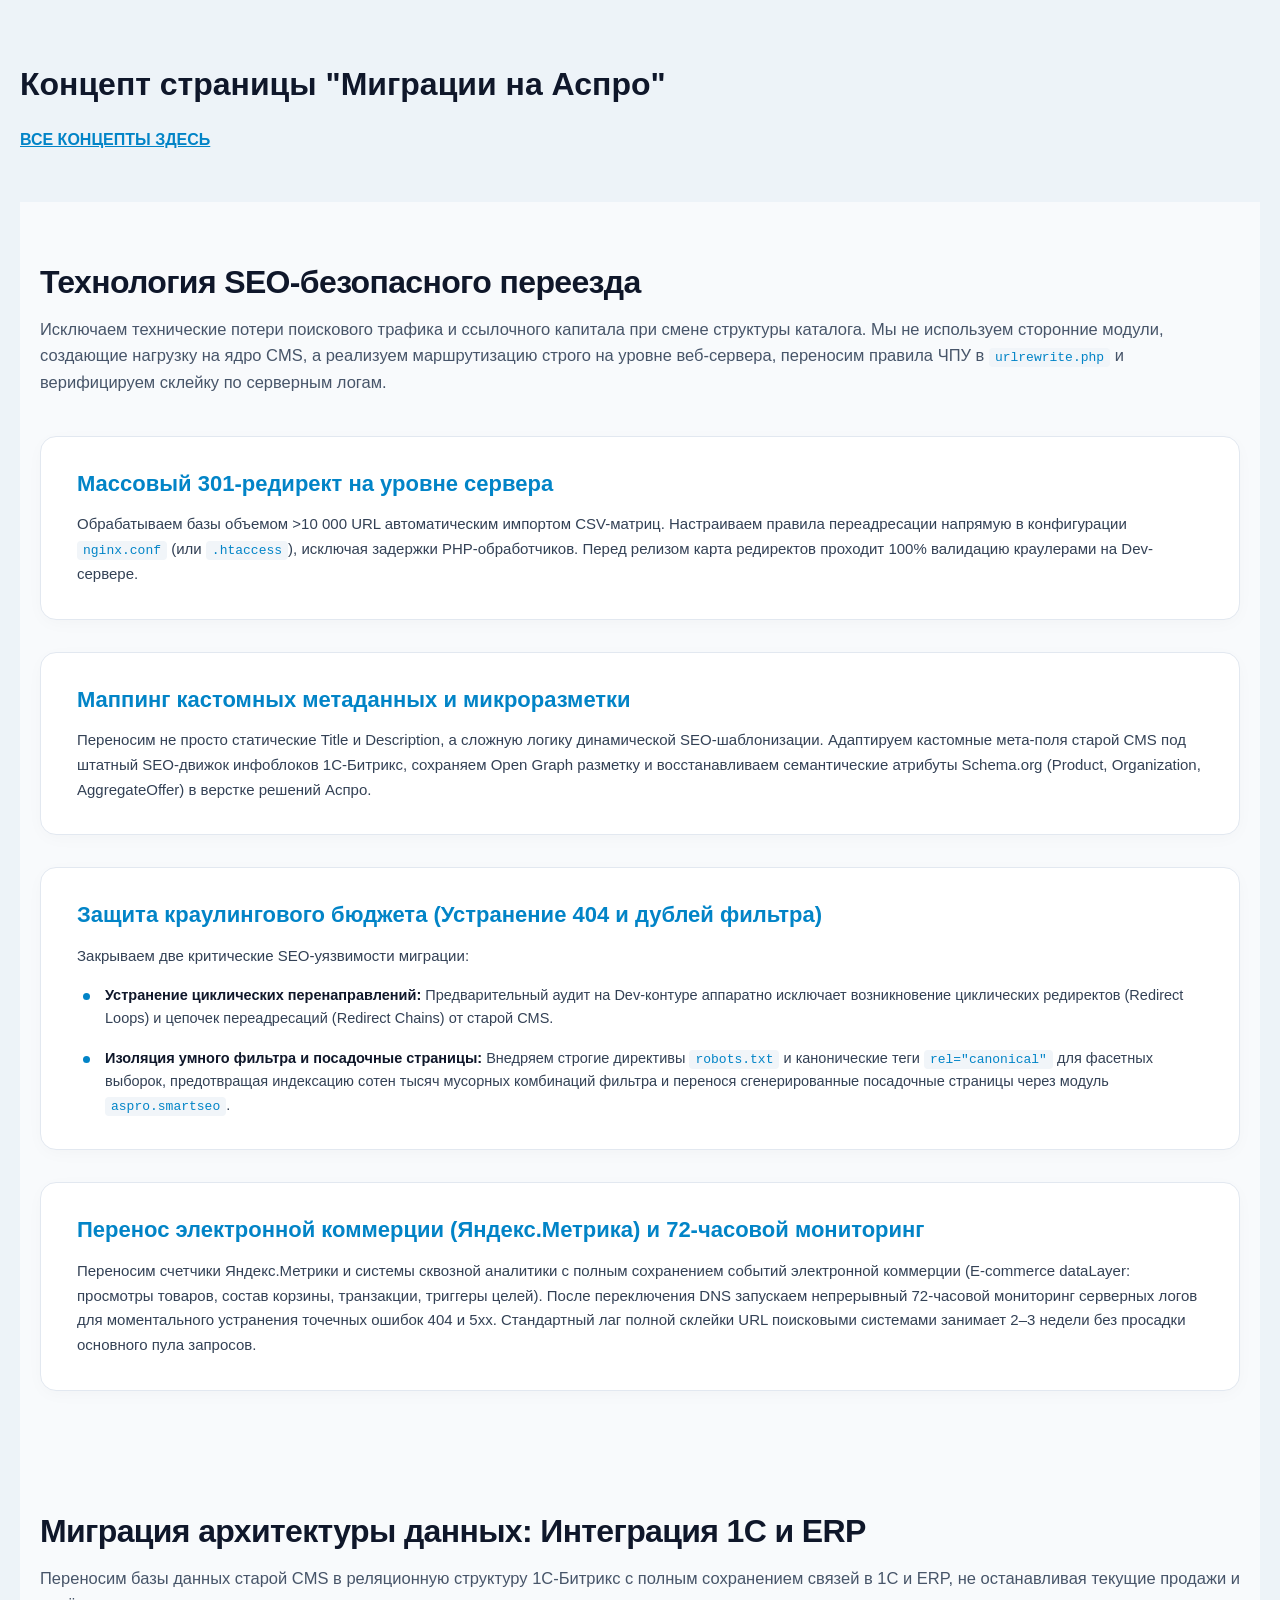
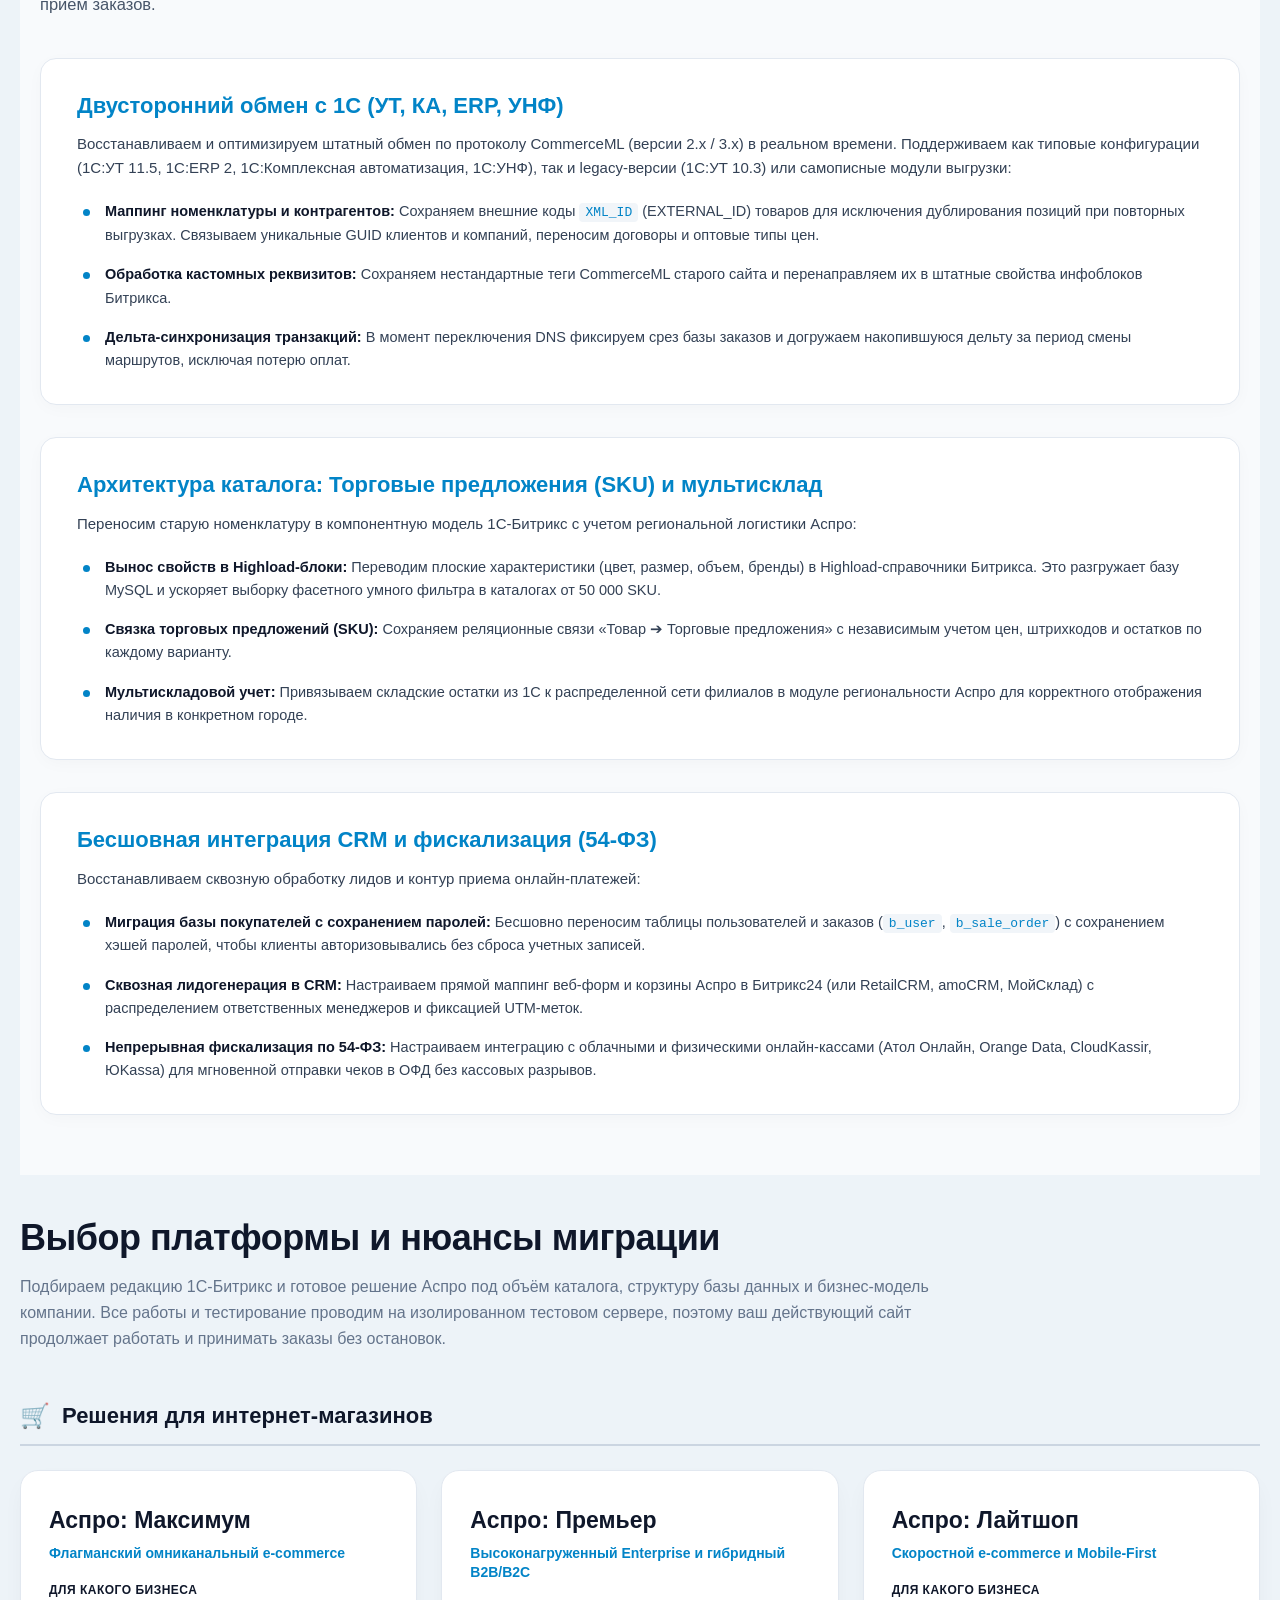
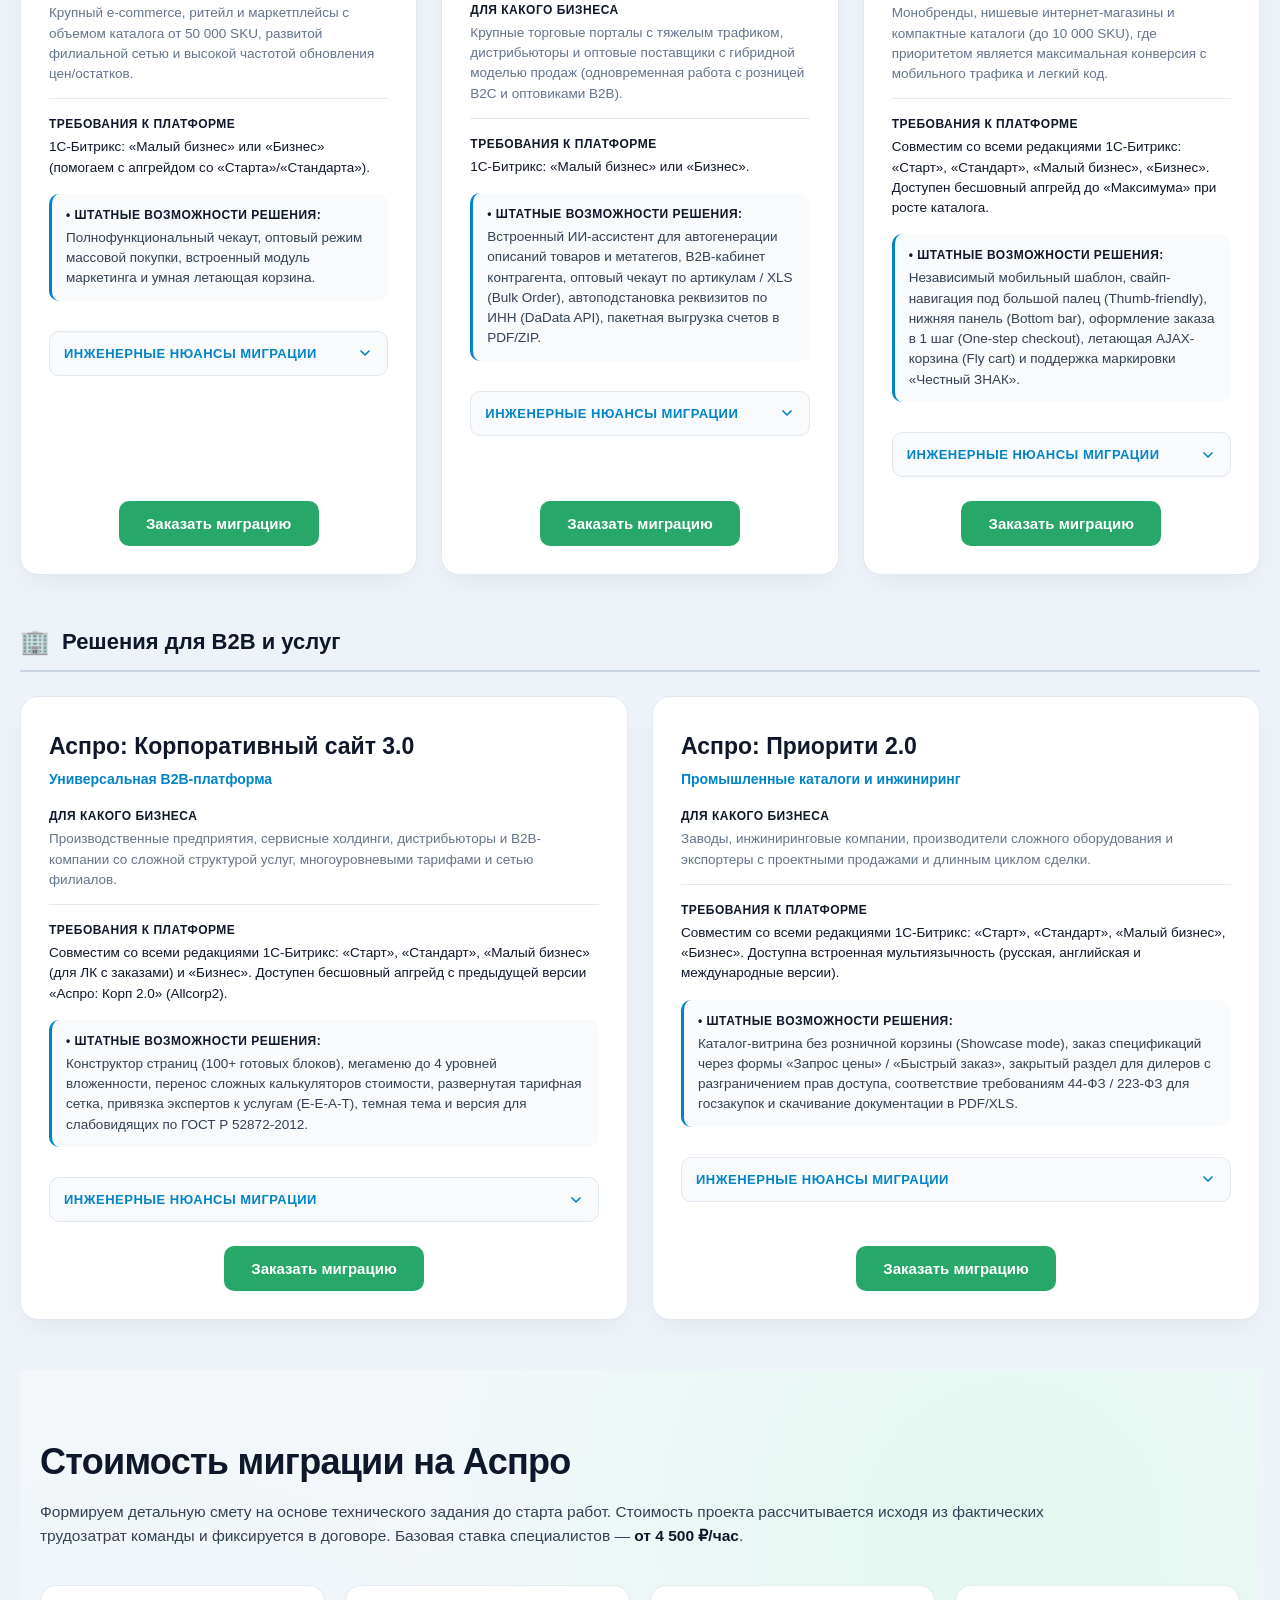
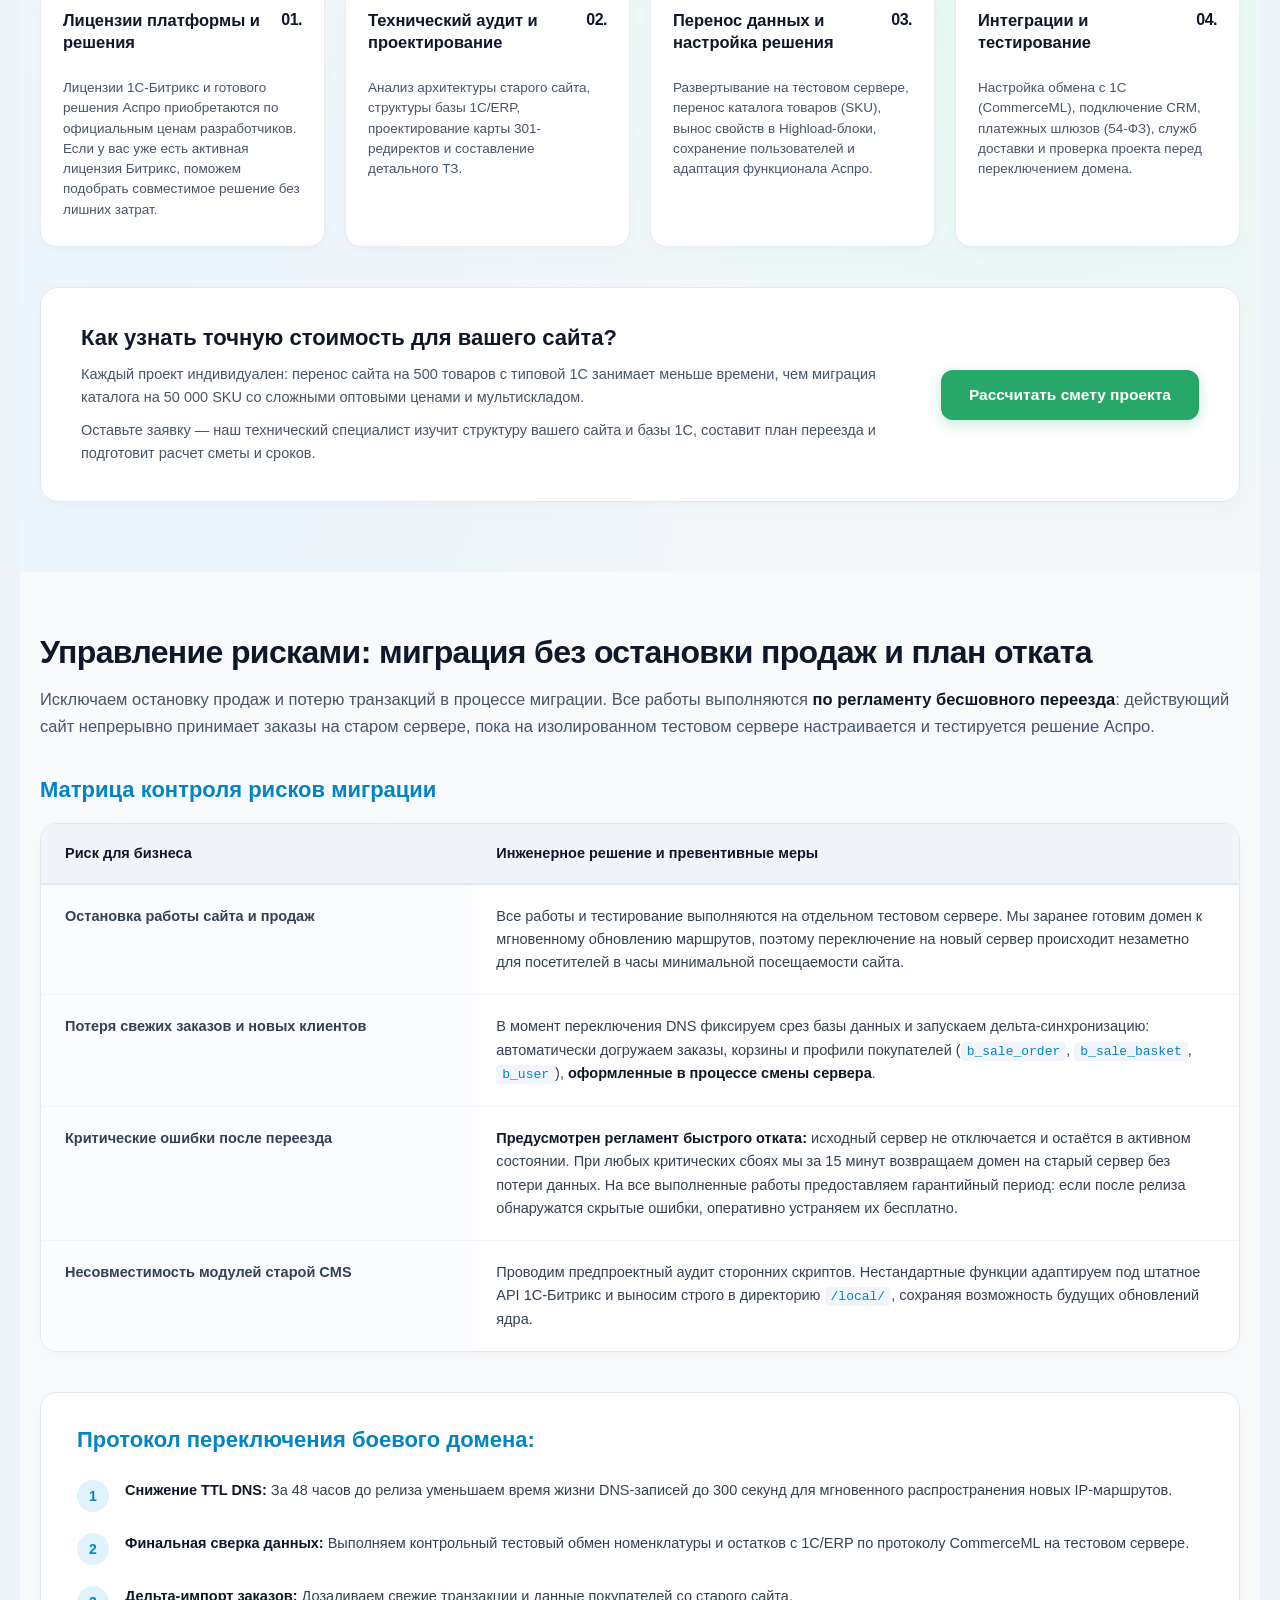
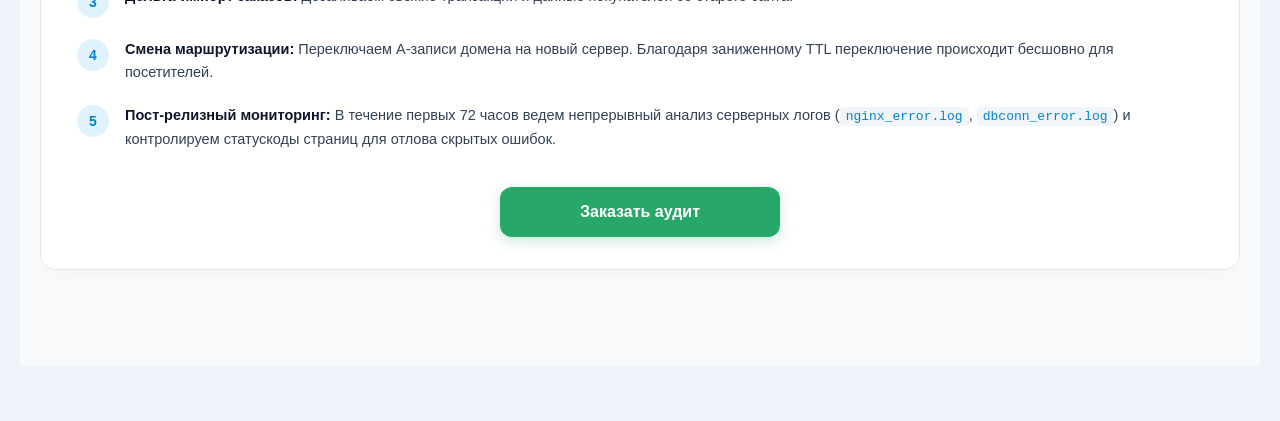
==== commit 6f4ff2d6: "add concept-offer" ====
--- a/aspro-migrations-20082026.html
+++ b/aspro-migrations-20082026.html
@@ -39,9 +39,31 @@
                 padding: 60px 20px;
                 line-height: 1.5;
             }
+
+            .concept-offer {
+                margin-bottom: 50px;
+
+                h1 {
+                    margin-bottom: 20px;
+                }
+
+                a {
+                    color: #0284c7;
+                    text-decoration: underline;
+                    text-transform: uppercase;
+
+                    font-size: 1rem;
+                    font-weight: bold;
+                }
+            }
         </style>
     </head>
     <body>
+        <div class="concept-offer">
+            <h1>Концепт страницы "Миграции на Аспро"</h1>
+            <a href="/">Все концепты здесь</a>
+        </div>
+
         <!-- SEO-миграция -->
         <section class="seo-migration-section">
             <style>
@@ -2343,15 +2365,9 @@
                     </ol>
 
                     <div class="risk-action">
-                    <button class="risk-btn">
-                        Заказать аудит
-                    </button>
+                        <button class="risk-btn">Заказать аудит</button>
+                    </div>
                 </div>
-
-                </div>
-
-
-
             </div>
         </section>
     </body>
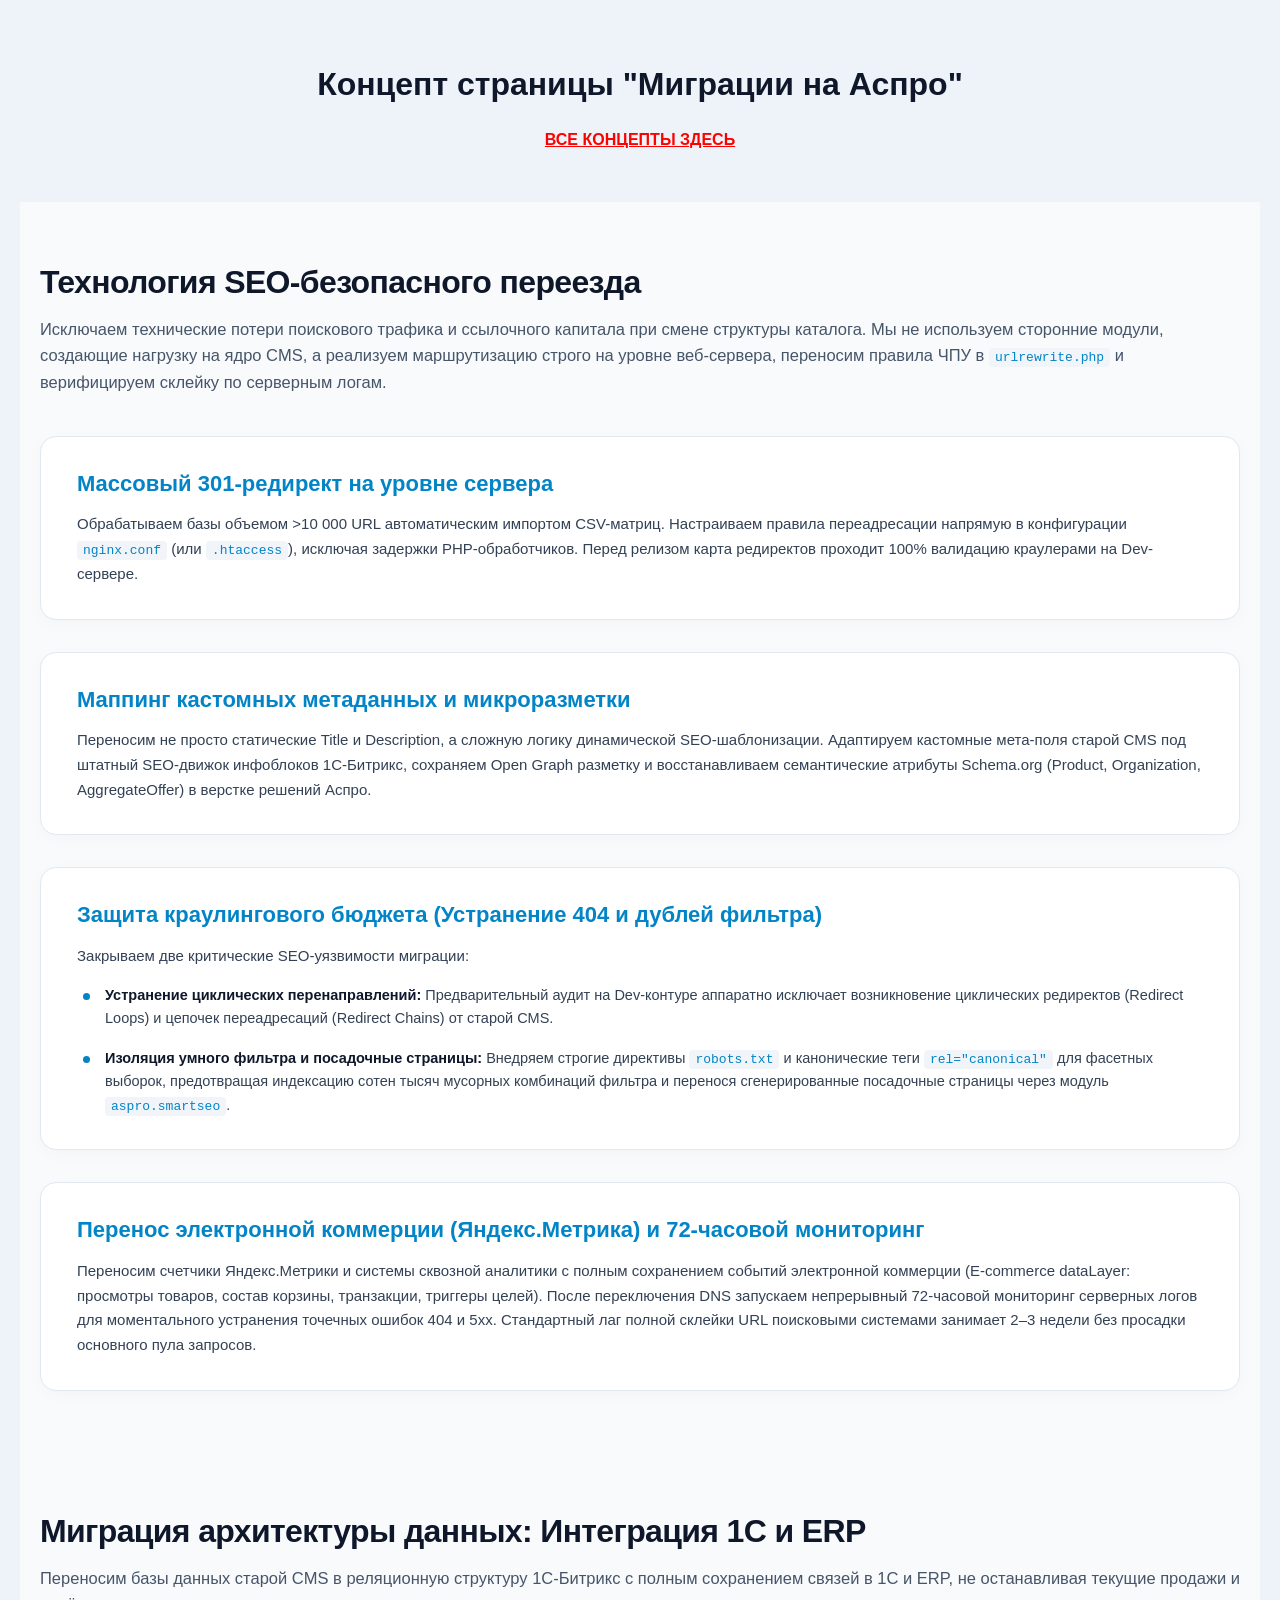
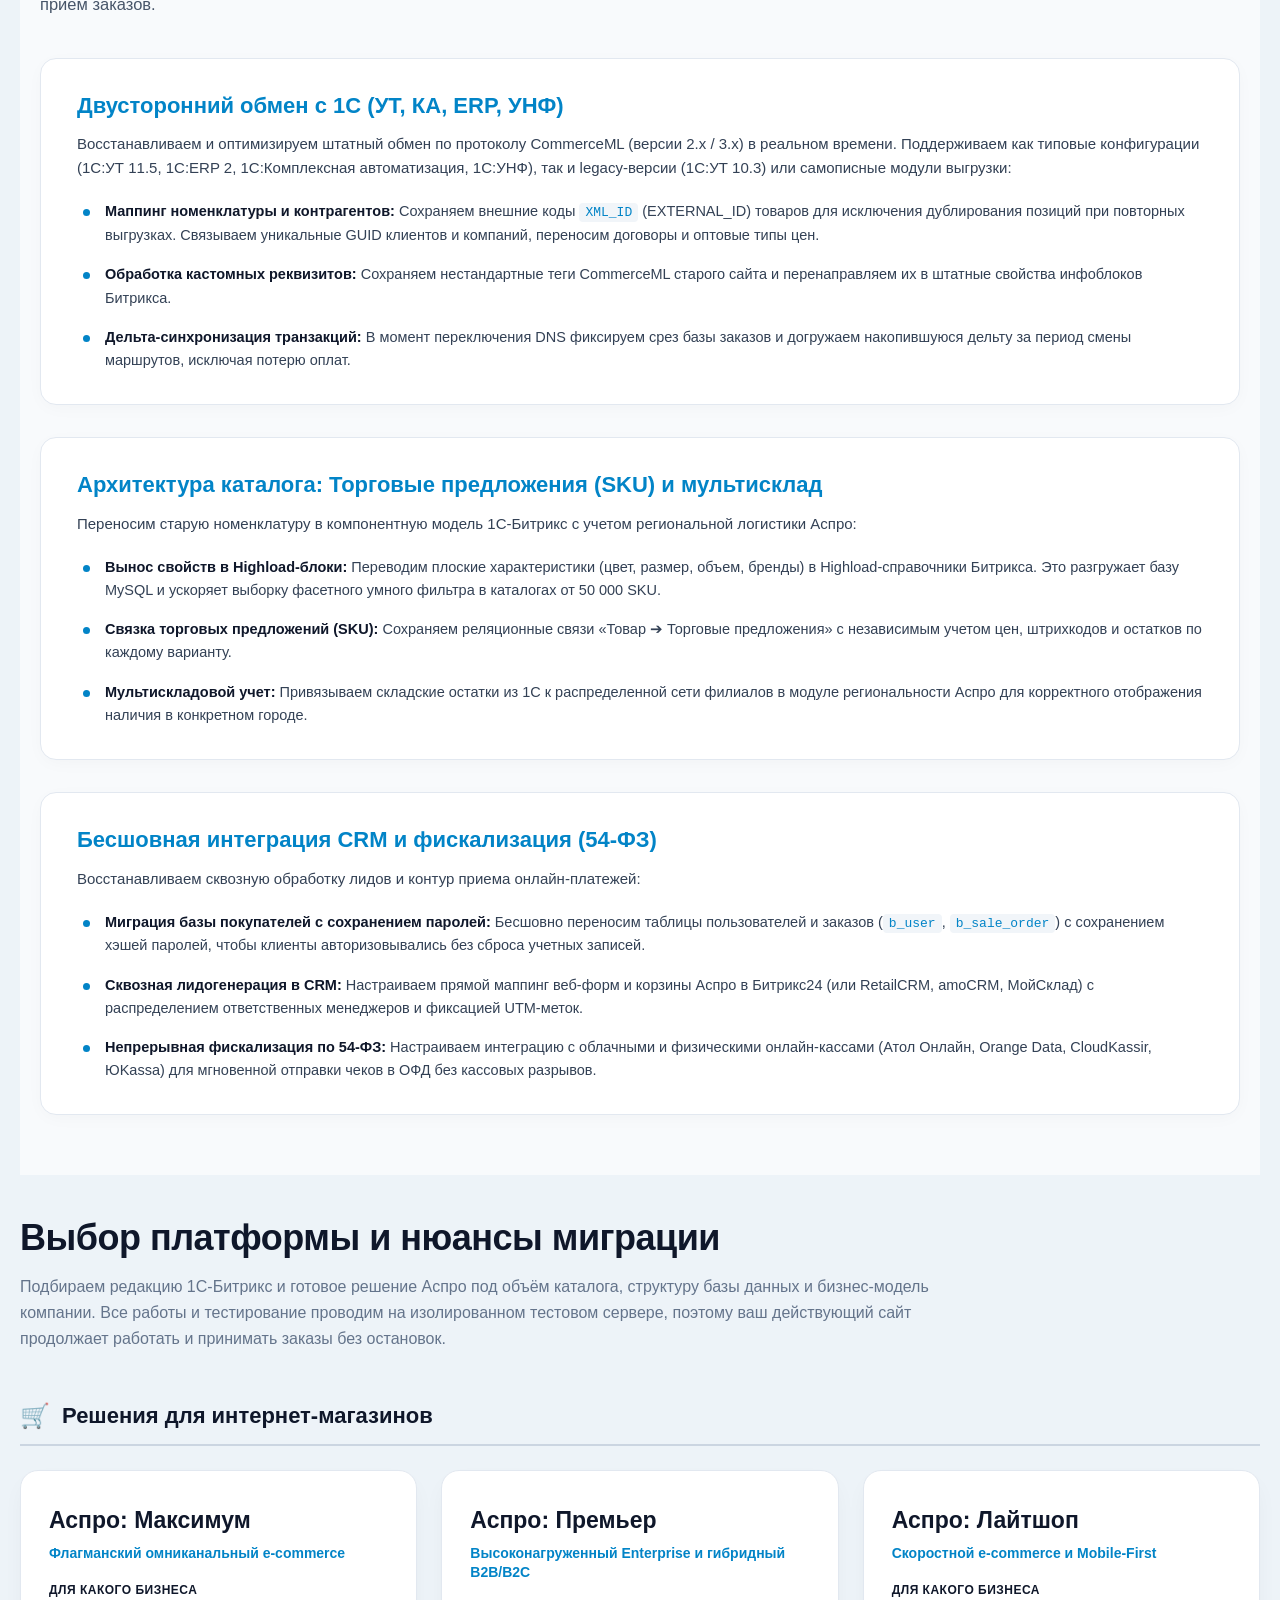
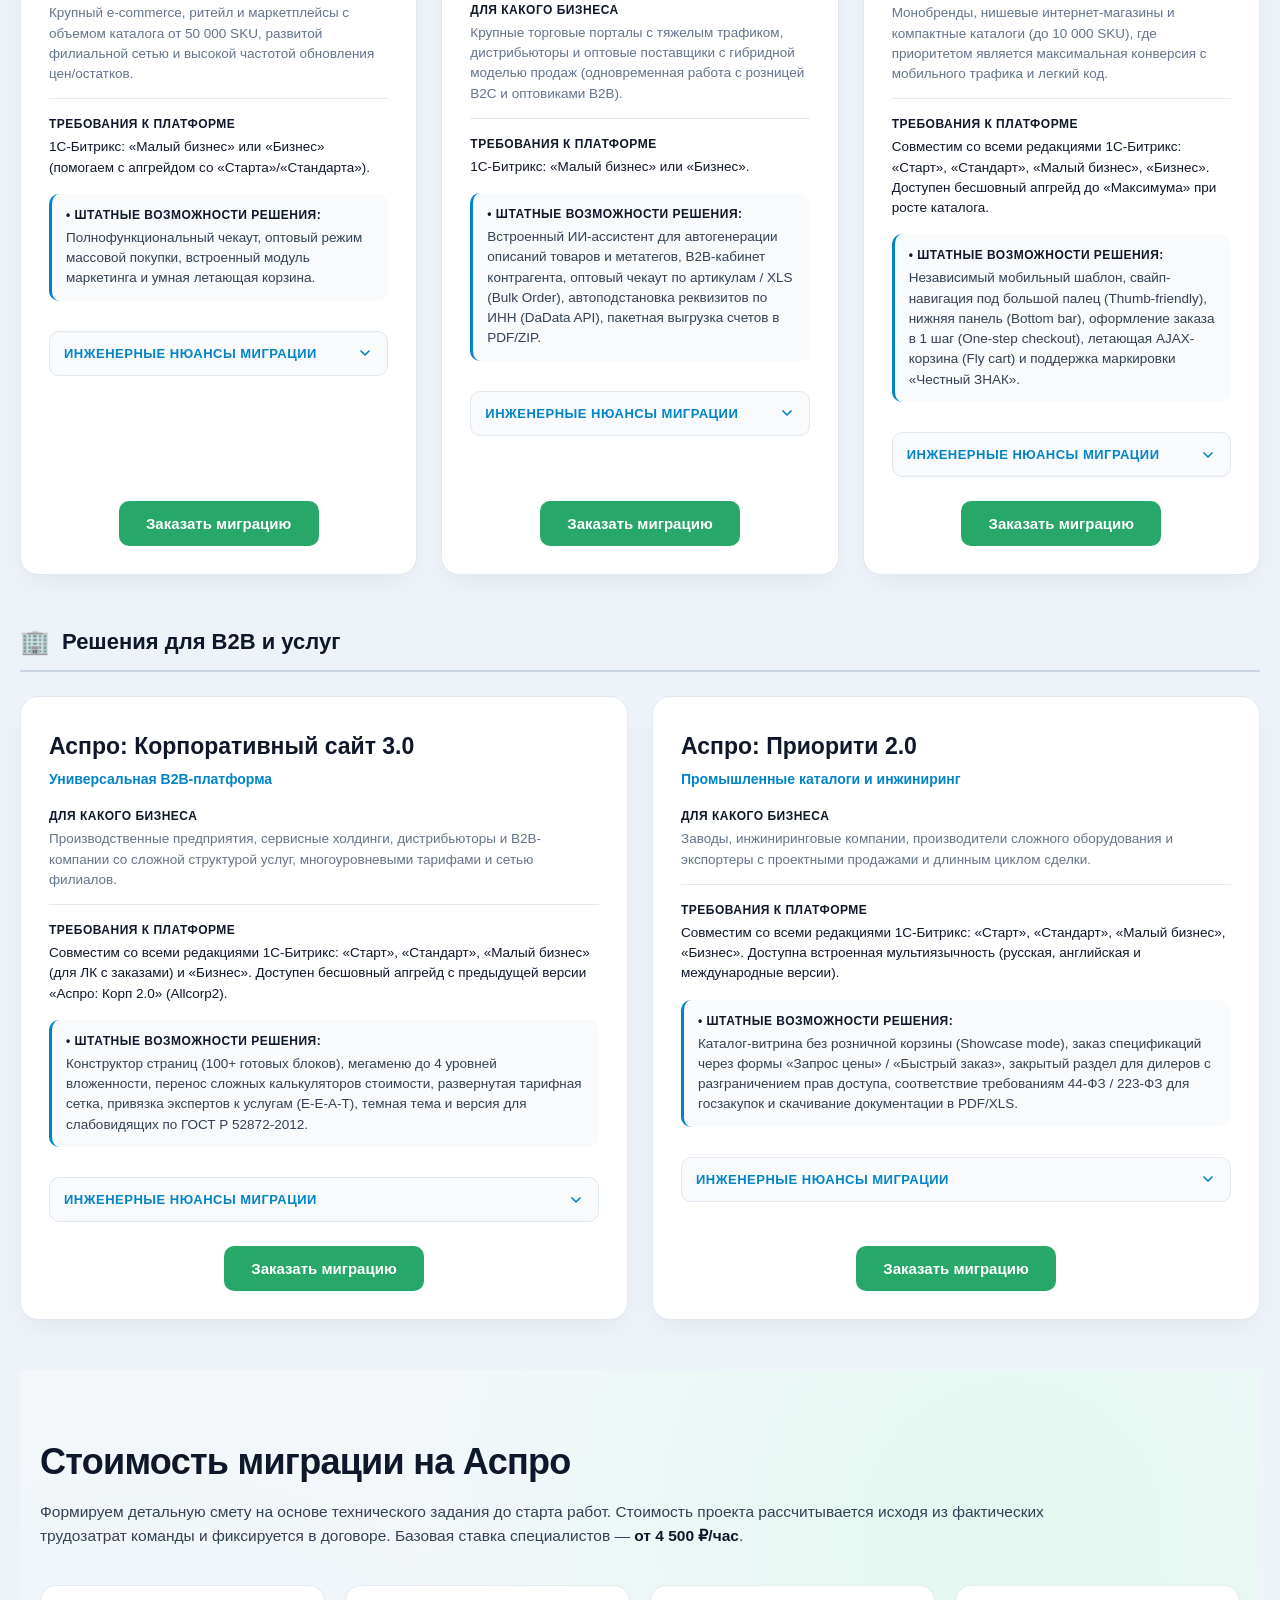
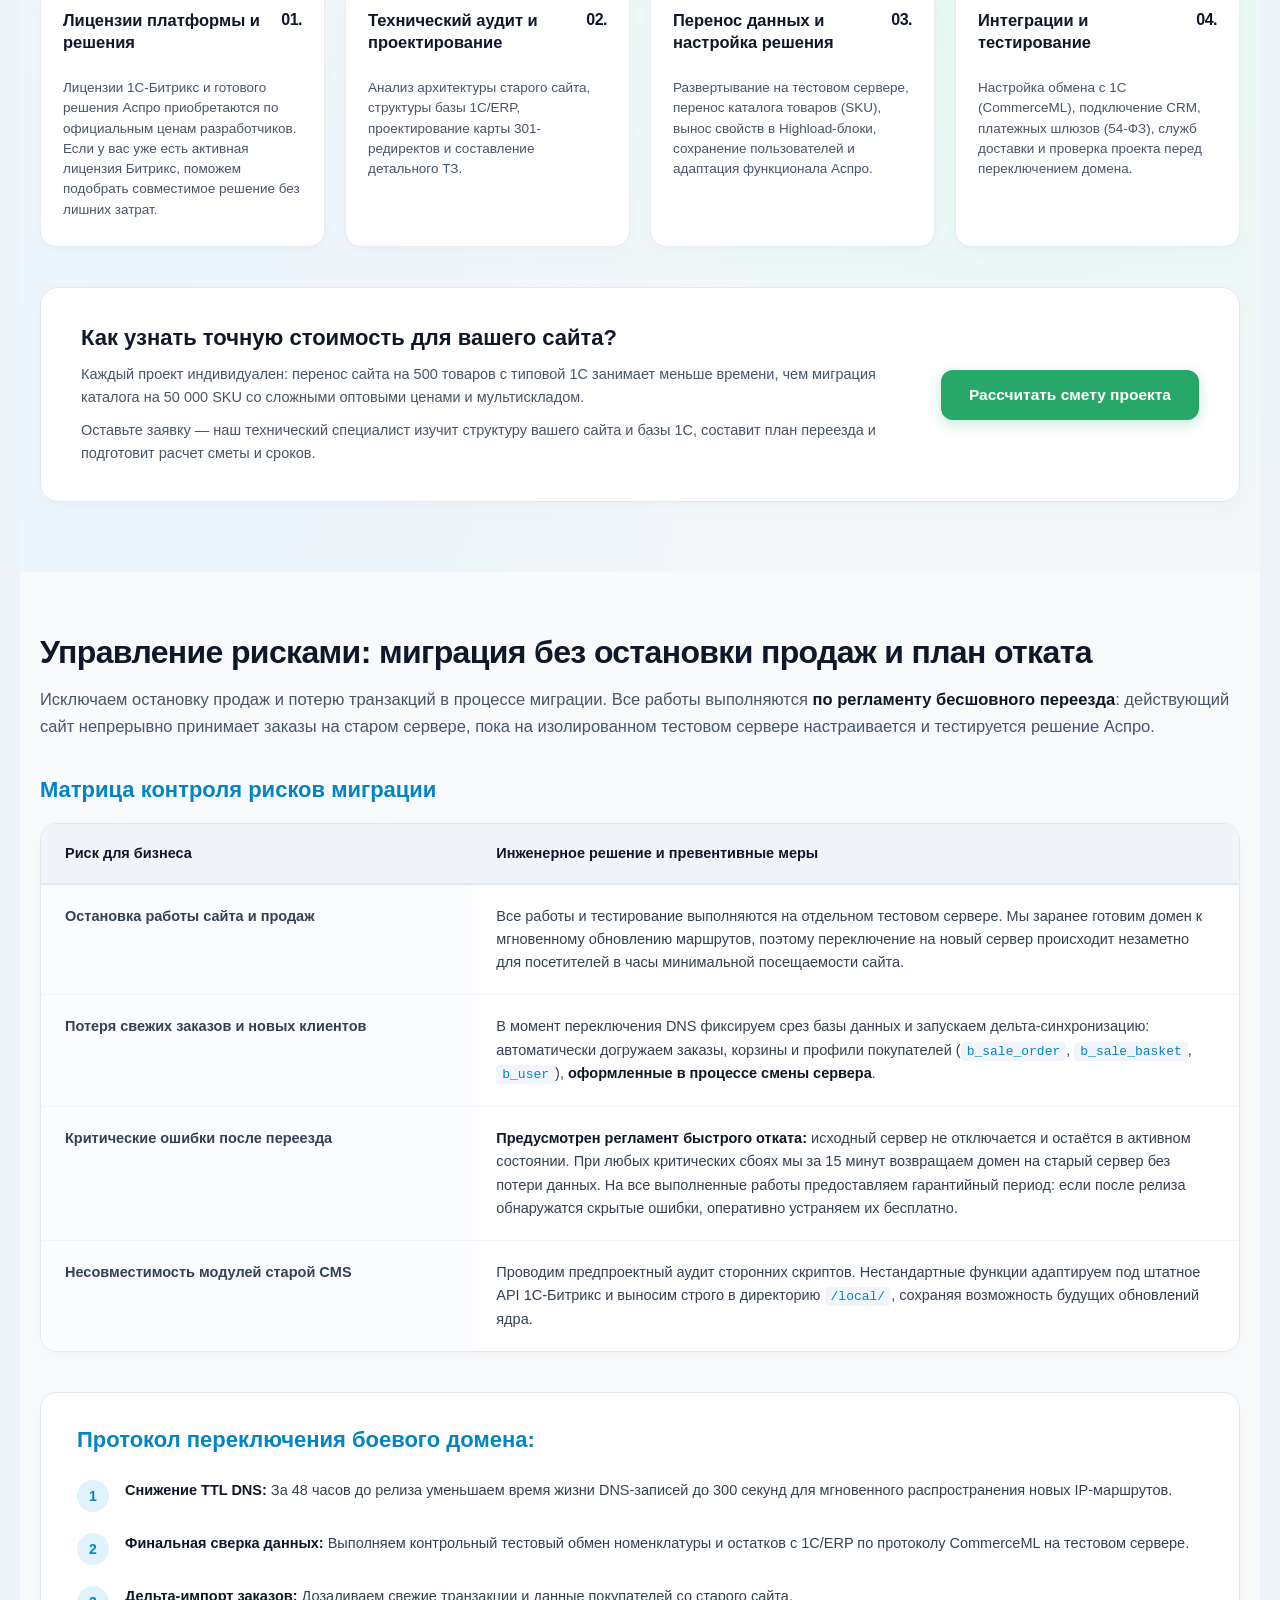
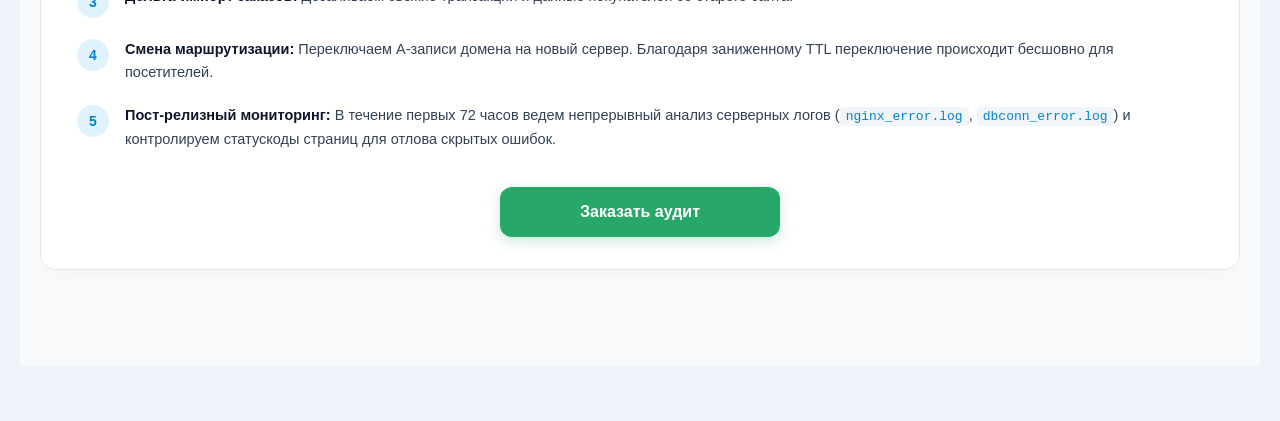
==== commit 4c9ad38a: "change concept-offer" ====
--- a/aspro-migrations-20082026.html
+++ b/aspro-migrations-20082026.html
@@ -43,17 +43,23 @@
             .concept-offer {
                 margin-bottom: 50px;
 
+                text-align: center;
+
                 h1 {
                     margin-bottom: 20px;
                 }
 
                 a {
-                    color: #0284c7;
+                    color: red;
                     text-decoration: underline;
                     text-transform: uppercase;
 
                     font-size: 1rem;
                     font-weight: bold;
+
+                    &:hover {
+                        color: #0284c7;
+                    }
                 }
             }
         </style>
